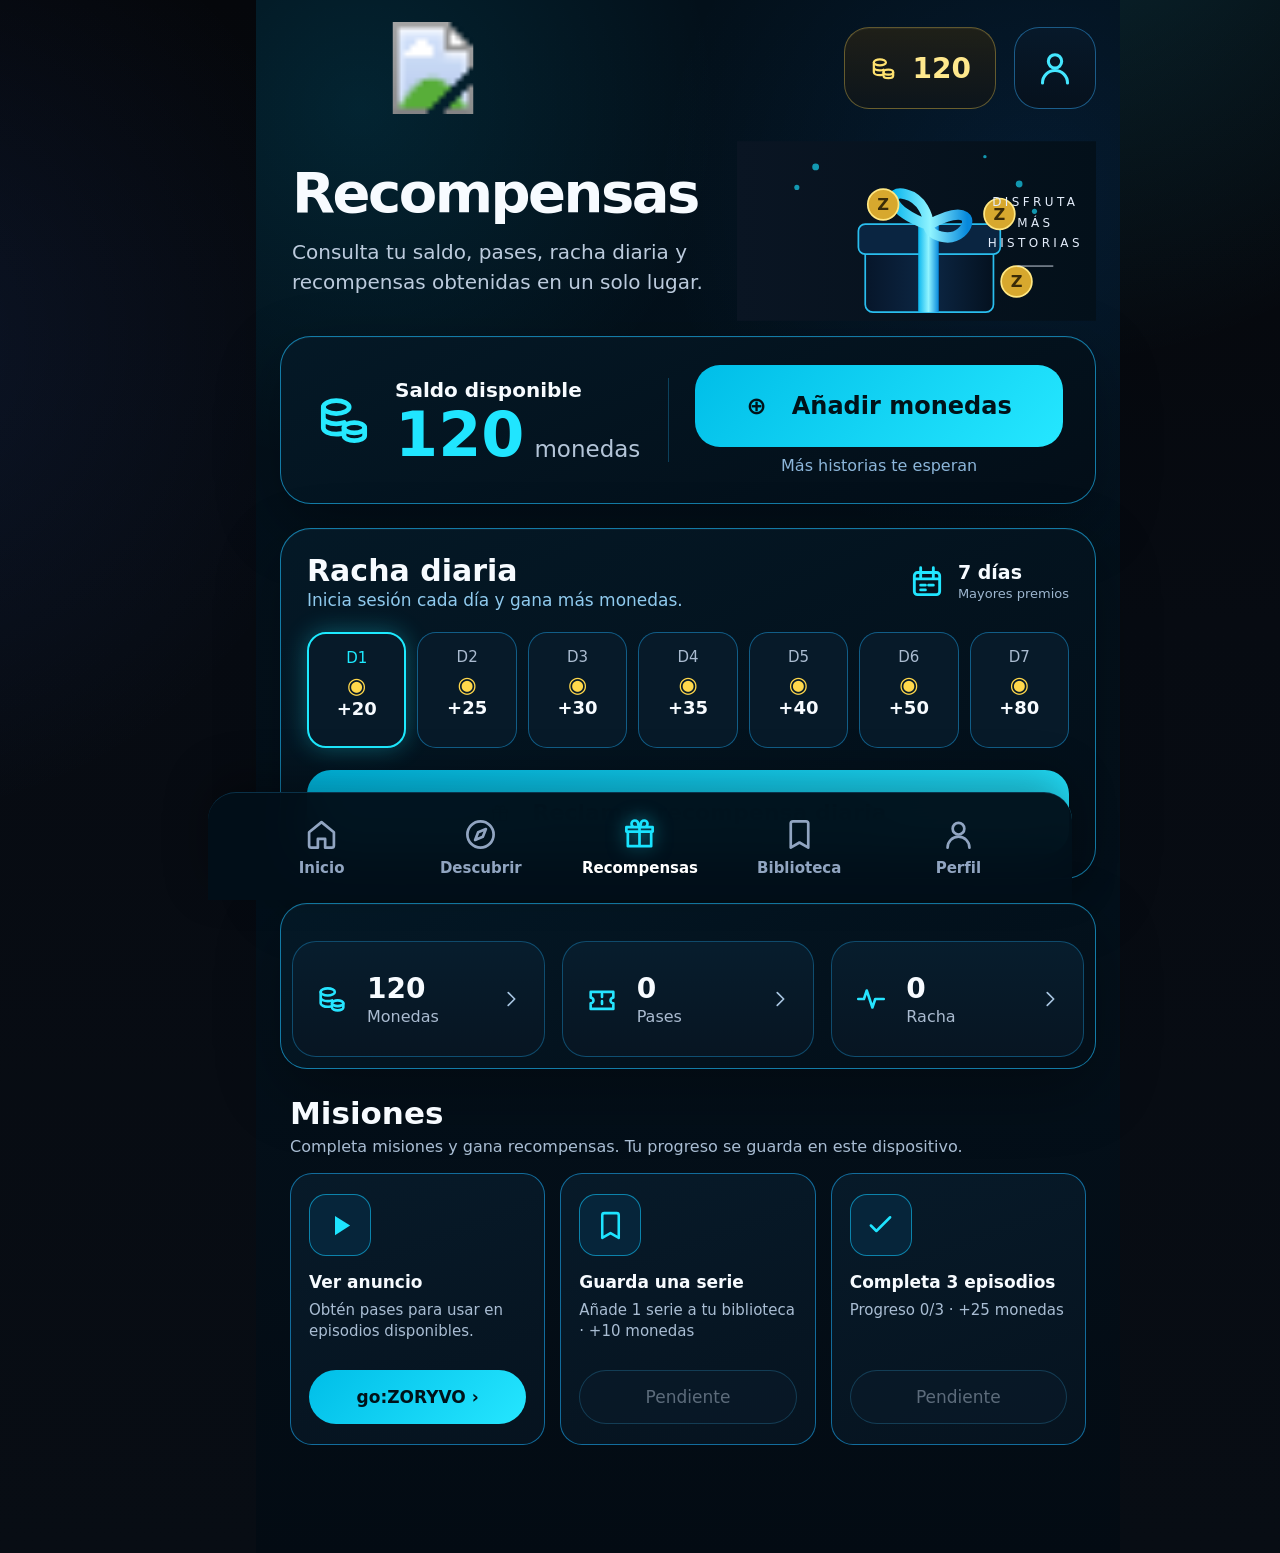
==== rewards.html @ 9a61d06f "Use exact transparent ZORYVO logo on Rewards" ====
<!DOCTYPE html>
<html lang="es" data-zoryvo-page="rewards">
<head>
<meta charset="UTF-8">
<meta name="viewport" content="width=device-width,initial-scale=1,viewport-fit=cover">
<meta name="theme-color" content="#03101a">
<meta name="color-scheme" content="dark">
<meta name="description" content="Recompensas ZORYVO — saldo, pases, racha y anuncios.">
<title>Recompensas · ZORYVO</title>
<link rel="icon" type="image/svg+xml" href="assets/zoryvo-logo-exact.svg?v=421">
<link rel="stylesheet" href="assets/app1.css?v=410">
<link rel="stylesheet" href="assets/app2.css?v=410">
<link rel="stylesheet" href="assets/app3.css?v=410">
<link rel="stylesheet" href="assets/app4.css?v=410">
<link rel="stylesheet" href="assets/restore1.css?v=410">
<link rel="stylesheet" href="assets/restore2.css?v=410">
<link rel="stylesheet" href="assets/portal.css?v=410">
<link rel="stylesheet" href="assets/reference-ui.css?v=420">
<style>.ref-logo{content:url('assets/zoryvo-logo-exact.svg?v=421')!important;mix-blend-mode:normal!important;background:transparent!important}</style>
</head>
<body>
<script src="runtime/shell1.js?v=410"></script>
<script src="runtime/shell2.js?v=410"></script>
<script src="runtime/shell3.direct.js?v=410"></script>
<script>(function(){var p='assets/zoryvo-logo-exact.svg?v=421';document.querySelectorAll('[data-zoryvo-logo]').forEach(function(img){img.onerror=null;img.src=p;img.style.background='transparent';img.style.mixBlendMode='normal'})})();</script>
<script src="assets/app1.js?v=410"></script>
<script src="assets/app2.js?v=410"></script>
<script src="assets/app3.js?v=410"></script>
<script src="assets/app4.js?v=410"></script>
<script src="assets/portal.js?v=410"></script>
<script src="assets/reference-ui.js?v=420"></script>
</body>
</html>
---- assets/app1.css ----
/* =========================================================
   ZORYVO — DESIGN SYSTEM
   HTML remains the fundamental application structure.
   ========================================================= */
:root{
  --bg:#06080d;
  --bg-2:#090d14;
  --surface:#0d131d;
  --surface-2:#111a27;
  --surface-3:#172233;
  --surface-glass:rgba(13,19,29,.86);
  --line:#223148;
  --line-soft:rgba(255,255,255,.075);
  --text:#f7f9fc;
  --text-2:#cad3df;
  --muted:#8d9aab;
  --muted-2:#66758a;
  --primary:#19d7ff;
  --primary-2:#4d78ff;
  --primary-soft:rgba(25,215,255,.11);
  --success:#36df96;
  --warning:#ffbd45;
  --danger:#ff5b72;
  --gold:#ffd96f;
  --shadow:0 22px 70px rgba(0,0,0,.38);
  --shadow-soft:0 12px 34px rgba(0,0,0,.22);
  --radius-xs:9px;
  --radius-sm:13px;
  --radius:18px;
  --radius-lg:25px;
  --radius-xl:32px;
  --header:64px;
  --nav:76px;
  --max:1240px;
}
*{box-sizing:border-box}
html{background:var(--bg);scroll-behavior:smooth}
body{margin:0;min-height:100vh;background:var(--bg);color:var(--text);font-family:Inter,ui-sans-serif,system-ui,-apple-system,BlinkMacSystemFont,"Segoe UI",sans-serif;overflow-x:hidden;-webkit-tap-highlight-color:transparent}
body.ui-locked{overflow:hidden;touch-action:none}
button,input,select{font:inherit}
button{cursor:pointer}
button,input,select{color:inherit}
button:focus-visible,input:focus-visible,select:focus-visible,[tabindex]:focus-visible{outline:2px solid var(--primary);outline-offset:2px}
img,video{display:block;max-width:100%}
.hidden{display:none!important}
.sr-only{position:absolute;width:1px;height:1px;padding:0;margin:-1px;overflow:hidden;clip:rect(0,0,0,0);white-space:nowrap;border:0}
.app{min-height:100vh;background:radial-gradient(circle at 90% -15%,rgba(25,215,255,.12),transparent 28%),radial-gradient(circle at -12% 35%,rgba(77,120,255,.08),transparent 28%),var(--bg)}
.shell{width:min(100%,var(--max));margin:0 auto}

/* ---------- top bar ---------- */
.topbar{height:var(--header);position:sticky;top:0;z-index:70;display:flex;align-items:center;gap:10px;padding:0 14px;background:rgba(6,8,13,.9);backdrop-filter:blur(18px);border-bottom:1px solid var(--line-soft)}
.brand{display:flex;align-items:center;gap:10px;min-width:0}
.brandmark{width:39px;height:39px;flex:none;border-radius:14px;background:linear-gradient(140deg,var(--primary),#7befff 42%,var(--primary-2));display:grid;place-items:center;color:#031116;font-weight:1000;letter-spacing:-1px;box-shadow:0 0 30px rgba(25,215,255,.18)}
.brandtext{line-height:1;min-width:0;overflow:hidden}
.brandtext b{display:block;font-size:16px;white-space:nowrap}
.brandtext span{display:block;font-size:8.5px;color:var(--muted);margin-top:4px;letter-spacing:.7px;text-transform:uppercase;white-space:nowrap;overflow:hidden;text-overflow:ellipsis}
.spacer{flex:1}
.icon-btn{height:40px;border:1px solid var(--line);background:var(--surface);border-radius:13px;color:var(--text);transition:border-color .18s,transform .18s,background .18s}
.icon-btn{width:40px;display:grid;place-items:center;position:relative;font-size:16px}
.icon-btn:hover{border-color:#395274;background:var(--surface-2)}
.icon-btn:active{transform:scale(.97)}
.counter{position:absolute;right:-4px;top:-4px;min-width:17px;height:17px;padding:0 4px;border-radius:999px;background:var(--danger);color:#fff;font-size:9px;font-weight:1000;display:grid;place-items:center;border:2px solid var(--bg)}
.storage-dot{width:7px;height:7px;border-radius:50%;background:var(--success);box-shadow:0 0 12px rgba(54,223,150,.45)}
.storage-dot.memory{background:var(--warning);box-shadow:0 0 12px rgba(255,189,69,.45)}

/* ---------- core content ---------- */
.main{padding-bottom:calc(var(--nav) + 24px)}
.view{display:none}
.view.active{display:block;animation:viewIn .2s ease}
@keyframes viewIn{from{opacity:.6;transform:translateY(4px)}to{opacity:1;transform:none}}
.section{padding:22px 15px 0}
.section.compact{padding-top:14px}
.section-head{display:flex;align-items:end;justify-content:space-between;gap:12px;margin-bottom:12px}
.section-title h2{font-size:19px;line-height:1.1;margin:0}
.section-title p{font-size:10px;color:var(--muted);margin:5px 0 0}
.link-btn{border:0;background:none;color:var(--primary);font-weight:900;font-size:11px;padding:5px}

/* ---------- hero ---------- */
.hero{padding:14px 14px 0}
.hero-card{min-height:390px;border-radius:28px;overflow:hidden;border:1px solid var(--line-soft);position:relative;display:flex;align-items:flex-end;padding:25px;background:linear-gradient(135deg,#132942,#114353 52%,#512144);box-shadow:var(--shadow)}
.hero-card::before{content:"";position:absolute;inset:0;background:radial-gradient(circle at 77% 20%,rgba(78,228,255,.34),transparent 18%),radial-gradient(circle at 77% 38%,rgba(255,255,255,.09),transparent 20%),linear-gradient(0deg,rgba(4,7,12,.98),rgba(4,7,12,.08) 72%)}
.hero-card::after{content:"SHORT";position:absolute;right:-4%;top:7%;font-size:clamp(76px,23vw,200px);font-weight:1000;letter-spacing:-9px;color:rgba(255,255,255,.04);transform:rotate(-6deg)}
.hero-copy{position:relative;z-index:2;max-width:650px}
.kicker{display:inline-flex;align-items:center;gap:7px;padding:7px 10px;border:1px solid rgba(25,215,255,.26);background:rgba(25,215,255,.1);border-radius:999px;color:#9beeff;font-size:9px;font-weight:1000;letter-spacing:.8px;text-transform:uppercase}
.hero h1{font-size:clamp(35px,8vw,68px);line-height:.91;letter-spacing:-2.2px;margin:12px 0 10px;max-width:680px}
.hero p{margin:0;color:#c7d0dc;line-height:1.52;font-size:13px;max-width:560px}
.meta-line{display:flex;gap:9px;align-items:center;flex-wrap:wrap;margin-top:11px;color:#acb7c7;font-size:10px}
.dot{width:3px;height:3px;background:#75849a;border-radius:50%}
.access-chip{padding:4px 7px;border-radius:999px;background:rgba(54,223,150,.1);border:1px solid rgba(54,223,150,.2);color:#88efb8;font-weight:900}
.hero-actions{display:flex;gap:9px;flex-wrap:wrap;margin-top:17px}

/* ---------- buttons ---------- */
.btn{border:0;border-radius:13px;padding:10px 14px;font-weight:900;display:inline-flex;align-items:center;justify-content:center;gap:7px;min-height:42px;transition:transform .15s,filter .15s,border-color .15s}
.btn:hover{filter:brightness(1.05)}
.btn:active{transform:scale(.98)}
.btn.primary{background:linear-gradient(135deg,var(--primary),#77efff);color:#031016}
.btn.secondary{background:rgba(255,255,255,.075);color:#fff;border:1px solid rgba(255,255,255,.1)}
.btn.ghost{background:transparent;color:#c7d1dd;border:1px solid var(--line)}
.btn.danger{background:rgba(255,91,114,.11);border:1px solid rgba(255,91,114,.28);color:#ff9aaa}
.btn.gold{background:linear-gradient(135deg,#ffce5b,#ffe99a);color:#251a02}
.btn:disabled{opacity:.45;cursor:not-allowed;filter:none;transform:none}

/* ---------- chips / cards ---------- */
.chips{display:flex;gap:7px;overflow:auto;scrollbar-width:none;padding-bottom:3px}
.chips::-webkit-scrollbar{display:none}
.chip{flex:none;border:1px solid var(--line);background:var(--surface);color:#c7d0db;border-radius:999px;padding:8px 11px;font-size:10px;transition:.15s}
.chip.active{background:var(--primary);border-color:var(--primary);color:#031016;font-weight:1000}
.cards{display:grid;grid-template-columns:repeat(2,minmax(0,1fr));gap:11px}
.series-card{min-width:0;background:var(--surface);border:1px solid var(--line-soft);border-radius:18px;overflow:hidden;transition:.18s;cursor:pointer;position:relative}
.series-card:hover{transform:translateY(-3px);border-color:#344c6d;box-shadow:var(--shadow-soft)}
.poster{aspect-ratio:9/13;position:relative;overflow:hidden;padding:11px;display:flex;align-items:flex-end;background:linear-gradient(145deg,var(--c1,#152844),var(--c2,#5c2247))}
.poster::before{content:"";position:absolute;width:78%;aspect-ratio:1;border-radius:50%;right:-24%;top:6%;background:rgba(255,255,255,.09);box-shadow:-54px 80px 0 rgba(255,255,255,.04)}
.poster::after{content:"";position:absolute;inset:auto 0 0;height:62%;background:linear-gradient(0deg,rgba(4,7,12,.93),transparent)}
.poster-monogram{position:absolute;right:10px;top:39px;font-weight:1000;font-size:44px;line-height:1;color:rgba(255,255,255,.055);letter-spacing:-5px}
.poster-top{position:absolute;z-index:2;top:9px;left:9px;right:9px;display:flex;justify-content:space-between;gap:5px}
.tiny-badge{font-size:7.5px;font-weight:1000;padding:5px 7px;border-radius:7px;background:rgba(4,8,12,.7);backdrop-filter:blur(8px)}
.poster-title{position:relative;z-index:2;font-weight:1000;font-size:16px;line-height:.98;max-width:94%;text-shadow:0 3px 18px rgba(0,0,0,.45)}
.card-progress{position:absolute;left:9px;right:9px;bottom:7px;z-index:3;height:3px;border-radius:99px;background:rgba(255,255,255,.18);overflow:hidden}
.card-progress i{display:block;height:100%;background:var(--primary)}
.series-meta{padding:9px 10px 10px}
.series-name{font-size:11.5px;font-weight:900;white-space:nowrap;overflow:hidden;text-overflow:ellipsis}
.series-sub{font-size:8.5px;color:var(--muted);margin-top:5px;display:flex;justify-content:space-between;gap:5px}
.series-sub .rating{color:#ffe183}
.horizontal{display:grid;grid-auto-flow:column;grid-auto-columns:42%;gap:10px;overflow:auto;scroll-snap-type:x proximity;scrollbar-width:none;padding-bottom:4px}
.horizontal::-webkit-scrollbar{display:none}
.horizontal .series-card{scroll-snap-align:start}

/* ---------- continue ---------- */
.continue-list{display:grid;gap:8px}
.continue-item{display:grid;grid-template-columns:74px 1fr auto;gap:10px;align-items:center;padding:8px;border:1px solid var(--line-soft);background:var(--surface);border-radius:15px;width:100%;color:inherit;text-align:left}
.continue-thumb{width:74px;aspect-ratio:16/10;border-radius:10px;background:linear-gradient(135deg,var(--c1),var(--c2));display:grid;place-items:center;font-size:21px;position:relative;overflow:hidden}
.continue-thumb::after{content:"";position:absolute;inset:0;background:linear-gradient(135deg,transparent,rgba(255,255,255,.08))}
.continue-info{min-width:0}
.continue-info b{font-size:11px;display:block;white-space:nowrap;overflow:hidden;text-overflow:ellipsis}
.continue-info span{display:block;color:var(--muted);font-size:8.5px;margin-top:4px}
.mini-progress{height:3px;background:#273449;border-radius:99px;margin-top:6px;overflow:hidden}
.mini-progress i{display:block;height:100%;background:var(--primary)}
---- assets/app2.css ----
/* ---------- discover ---------- */
.search-area{padding:15px}
.searchbox{display:flex;align-items:center;gap:8px;border:1px solid var(--line);background:var(--surface);border-radius:16px;padding:0 12px;transition:border-color .15s}
.searchbox:focus-within{border-color:#3e6b86}
.searchbox input{height:48px;border:0;background:none;color:#fff;outline:0;width:100%;min-width:0}
.searchbox input::placeholder{color:#68788f}
.search-tools{display:flex;justify-content:space-between;gap:10px;align-items:center;margin-top:11px;color:var(--muted);font-size:9px}
.sort-select{border:1px solid var(--line);background:var(--surface);color:#d9e1eb;border-radius:10px;padding:7px 8px;font-size:9px}
.empty{margin:24px 0;border:1px dashed #33445e;border-radius:20px;padding:28px 17px;text-align:center;color:var(--muted);font-size:11px;line-height:1.45}
.empty b{display:block;color:#d8dfe8;font-size:13px;margin-bottom:5px}

/* ---------- rewards ---------- */
.reward-hero{margin:15px;border:1px solid #4a3e19;background:linear-gradient(145deg,#19150d,#261f0f);border-radius:24px;padding:19px;position:relative;overflow:hidden}
.reward-hero::after{content:"";position:absolute;right:5px;top:-23px;font-size:104px;opacity:.07;transform:rotate(14deg)}
.reward-hero h2{margin:0 0 5px;font-size:22px}
.reward-hero p{margin:0;color:#c8b98a;font-size:10px;line-height:1.45;max-width:560px}
.reward-wallet{margin-top:14px;padding:12px;border:1px solid rgba(255,229,144,.16);border-radius:16px;background:rgba(255,255,255,.035);display:flex;align-items:center;gap:12px;justify-content:space-between}
.wallet-copy{min-width:0}.wallet-copy span{display:block;color:#c8b98a;font-size:8px;text-transform:uppercase;letter-spacing:.55px}.wallet-copy b{display:block;margin-top:3px;color:#ffe590;font-size:16px}
.wallet-action{min-height:38px;border:1px solid rgba(255,229,144,.22);background:rgba(255,229,144,.07);border-radius:12px;color:#ffe590;padding:0 11px;display:flex;align-items:center;gap:6px;font-size:9px;font-weight:900;white-space:nowrap}
.wallet-action:active{transform:scale(.98)}
.streak{display:grid;grid-template-columns:repeat(7,1fr);gap:5px;margin-top:15px}
.day{border:1px solid #453b1e;border-radius:10px;padding:7px 2px;text-align:center;background:#17140d}
.day span{display:block;color:#a79258;font-size:7px}
.day b{display:block;font-size:9px;margin-top:3px}
.day.done{background:rgba(255,217,111,.1);border-color:#73622d;color:#ffe08b}
.day.today{outline:1px solid #ffda6a;outline-offset:1px}
.tasks{display:grid;gap:8px}
.task{display:grid;grid-template-columns:40px 1fr auto;align-items:center;gap:9px;border:1px solid var(--line-soft);background:var(--surface);border-radius:15px;padding:9px}
.task-icon{width:40px;height:40px;border-radius:12px;background:var(--surface-2);display:grid;place-items:center;color:var(--primary);font-weight:900}
.task b{display:block;font-size:11px}
.task span{display:block;color:var(--muted);font-size:8.5px;margin-top:3px;line-height:1.3}
.task .btn{min-height:34px;padding:7px 10px;font-size:9px}

/* ---------- profile ---------- */
.profile{padding:15px}
.profile-card{border:1px solid var(--line-soft);background:linear-gradient(145deg,var(--surface),#111d2b);border-radius:24px;padding:18px;box-shadow:var(--shadow-soft)}
.profile-row{display:flex;align-items:center;gap:12px}
.avatar{width:54px;height:54px;border-radius:18px;background:linear-gradient(145deg,var(--primary),var(--primary-2));display:grid;place-items:center;color:#051016;font-weight:1000;font-size:18px}
.profile-row h2{margin:0;font-size:18px}.profile-row p{margin:4px 0;color:var(--muted);font-size:9px}
.vip-badge{display:inline-flex;margin-top:5px;border-radius:999px;padding:4px 7px;font-size:7px;font-weight:1000;background:rgba(25,215,255,.1);border:1px solid rgba(25,215,255,.18);color:#94edff}
.stats{display:grid;grid-template-columns:repeat(3,1fr);gap:7px;margin-top:15px}
.stat{border:1px solid var(--line-soft);background:rgba(255,255,255,.025);border-radius:13px;padding:10px;text-align:center}
.stat b{display:block;font-size:15px}.stat span{display:block;margin-top:3px;color:var(--muted);font-size:6.8px;letter-spacing:.55px}
.settings{display:grid;gap:7px;margin-top:13px}
.setting{width:100%;min-height:56px;border:1px solid var(--line-soft);background:var(--surface);border-radius:14px;padding:10px 11px;display:flex;align-items:center;gap:10px;color:inherit;text-align:left}
.setting-info{flex:1;min-width:0}.setting-info b{display:block;font-size:11px}.setting-info span{display:block;color:var(--muted);font-size:8.5px;margin-top:3px;line-height:1.35}
.setting-tail{display:flex;align-items:center;gap:8px;flex:none}.setting-badge{min-width:19px;height:19px;padding:0 5px;border-radius:999px;background:var(--danger);color:#fff;display:grid;place-items:center;font-size:8px;font-weight:1000}
.switch{width:39px;height:23px;border-radius:999px;border:1px solid #35445a;background:#1a2431;padding:2px;display:flex;align-items:center;transition:.18s}
.switch i{width:17px;height:17px;border-radius:50%;background:#7e8ba0;transition:.18s}
.switch.on{background:rgba(25,215,255,.18);border-color:#26748a}.switch.on i{transform:translateX(15px);background:var(--primary)}

/* ---------- sheets / modals ---------- */
.scrim{position:absolute;inset:0;background:rgba(0,0,0,.68);backdrop-filter:blur(4px)}
.sheet,.modal{position:fixed;inset:0;z-index:140;display:none}
.sheet.open,.modal.open{display:block}
.sheet-panel{position:absolute;left:0;right:0;bottom:0;max-height:min(82vh,760px);background:var(--bg-2);border:1px solid var(--line);border-bottom:0;border-radius:25px 25px 0 0;box-shadow:0 -18px 70px rgba(0,0,0,.48);overflow:hidden;animation:sheetUp .2s ease}
@keyframes sheetUp{from{transform:translateY(24px);opacity:.5}to{transform:none;opacity:1}}
.sheet-head{height:56px;display:flex;align-items:center;padding:0 14px;border-bottom:1px solid var(--line-soft)}
.sheet-head h3{margin:0;font-size:14px;flex:1}.sheet-head .icon-btn{width:34px;height:34px}
.sheet-body{padding:14px;overflow:auto;max-height:calc(min(82vh,760px) - 56px)}
.modal{align-items:center;justify-content:center;padding:16px}
.modal.open{display:flex}
.modal-card{position:relative;width:min(100%,430px);background:var(--bg-2);border:1px solid var(--line);border-radius:22px;padding:18px;box-shadow:var(--shadow);animation:modalIn .18s ease}
@keyframes modalIn{from{transform:scale(.97);opacity:.5}to{transform:none;opacity:1}}
.modal-card h3{font-size:18px;margin:0 0 6px}.modal-card>p{margin:0 0 14px;color:var(--muted);font-size:10px;line-height:1.5}
.modal-actions{display:grid;grid-template-columns:1fr 1fr;gap:8px;margin-top:11px}
.price-box{display:flex;align-items:center;justify-content:space-between;gap:12px;padding:10px 11px;background:var(--surface);border:1px solid var(--line-soft);border-radius:12px;margin-top:7px;font-size:9px;color:var(--muted)}
.price-box b{font-size:11px;color:#fff}

/* ---------- detail ---------- */
.detail-cover{min-height:215px;border-radius:18px;position:relative;display:flex;align-items:flex-end;padding:17px;overflow:hidden}
.detail-cover::after{content:"";position:absolute;inset:0;background:linear-gradient(0deg,rgba(5,8,13,.92),transparent 70%)}
.detail-cover h2{position:relative;z-index:2;margin:0;font-size:27px;line-height:.95;max-width:80%}
.detail-copy{padding:15px 2px 2px}.detail-copy p{color:#aeb9c8;font-size:10px;line-height:1.55;margin:10px 0}
.tag-row{display:flex;gap:6px;flex-wrap:wrap}.tag{padding:5px 7px;border-radius:999px;border:1px solid var(--line);background:var(--surface);color:#bcc7d4;font-size:8px}
.detail-facts{display:grid;grid-template-columns:repeat(3,1fr);gap:7px;margin:12px 0}.fact{border:1px solid var(--line-soft);background:var(--surface);border-radius:12px;padding:9px;text-align:center;color:var(--muted);font-size:7px}.fact b{display:block;color:#fff;font-size:13px;margin-bottom:2px}
.detail-actions{display:grid;grid-template-columns:1fr auto;gap:8px}

/* ---------- episodes ---------- */
.episode-summary{display:flex;justify-content:space-between;gap:10px;align-items:center;margin-bottom:11px;color:var(--muted);font-size:9px}
.episode-grid{display:grid;grid-template-columns:repeat(6,1fr);gap:7px}
.ep{aspect-ratio:1;border-radius:10px;border:1px solid var(--line);background:var(--surface);color:#aeb9c8;font-weight:900;font-size:10px;position:relative}
.ep.unlocked{color:#fff}.ep.locked::after{content:"•";position:absolute;right:4px;top:1px;color:var(--warning);font-size:11px}.ep.current{border-color:var(--primary);background:var(--primary-soft);color:var(--primary)}.ep.done{box-shadow:inset 0 -2px 0 var(--success)}

/* ---------- notifications/history ---------- */
.notice-list{display:grid;gap:8px}.notice{padding:11px;border:1px solid var(--line-soft);background:var(--surface);border-radius:14px;position:relative}.notice.unread{border-color:rgba(25,215,255,.25);background:linear-gradient(145deg,var(--surface),rgba(25,215,255,.035))}.notice.unread::before{content:"";position:absolute;right:10px;top:10px;width:6px;height:6px;border-radius:50%;background:var(--primary)}.notice b{font-size:11px}.notice p{margin:4px 0 0;color:var(--muted);font-size:8.5px;line-height:1.4}

/* ---------- packages ---------- */
.packages{display:grid;grid-template-columns:1fr 1fr;gap:7px}.package{border:1px solid var(--line);background:var(--surface);border-radius:13px;padding:11px;text-align:left}.package.selected{border-color:var(--primary);background:var(--primary-soft)}.package b{display:block;font-size:13px}.package span{display:block;margin-top:4px;color:var(--muted);font-size:7.5px}

/* ---------- diagnostics ---------- */
.diag-summary{display:flex;align-items:center;gap:11px;padding:12px;border:1px solid var(--line-soft);border-radius:14px;background:var(--surface);margin-bottom:10px}.diag-score{width:48px;height:48px;border-radius:15px;background:rgba(54,223,150,.1);border:1px solid rgba(54,223,150,.25);display:grid;place-items:center;color:#8cf2bd;font-weight:1000}.diag-summary b{display:block;font-size:12px}.diag-summary span{display:block;color:var(--muted);font-size:8px;margin-top:3px}.diag-list{display:grid;gap:6px}.diag-item{display:grid;grid-template-columns:24px 1fr auto;gap:8px;align-items:center;padding:9px;border:1px solid var(--line-soft);border-radius:12px;background:var(--surface)}.diag-icon{width:24px;height:24px;border-radius:8px;display:grid;place-items:center;font-size:10px;background:rgba(54,223,150,.1);color:var(--success)}.diag-item.warn .diag-icon{background:rgba(255,189,69,.1);color:var(--warning)}.diag-item.fail .diag-icon{background:rgba(255,91,114,.1);color:var(--danger)}.diag-item b{font-size:9px}.diag-item span{font-size:7.5px;color:var(--muted)}.diag-status{font-size:7px;font-weight:1000;letter-spacing:.4px}

/* ---------- player ---------- */
.player{position:fixed;inset:0;z-index:120;background:#000;display:none;overflow:hidden}
.player.open{display:grid;place-items:center}
.player-stage{width:100%;height:100%;max-width:520px;position:relative;background:#05070b;overflow:hidden}
.player video{width:100%;height:100%;object-fit:cover;background:#05070b}
.player-grad{position:absolute;inset:0;pointer-events:none;background:linear-gradient(180deg,rgba(0,0,0,.52),transparent 20%,transparent 55%,rgba(0,0,0,.9) 90%,#000)}
.player-top{position:absolute;z-index:5;left:0;right:0;top:0;padding:calc(10px + env(safe-area-inset-top)) 10px 8px;display:flex;align-items:center;gap:9px}
.player-top .icon-btn{background:rgba(5,8,13,.58);border-color:rgba(255,255,255,.15);backdrop-filter:blur(10px)}
.player-title{min-width:0}.player-title b{display:block;font-size:11px;white-space:nowrap;overflow:hidden;text-overflow:ellipsis;max-width:220px}.player-title span{display:block;font-size:8px;color:#b8c1cc;margin-top:3px}
.player-side{position:absolute;z-index:5;right:10px;bottom:190px;display:grid;gap:9px}
.round-action{width:42px;height:42px;border-radius:50%;border:1px solid rgba(255,255,255,.15);background:rgba(4,7,12,.56);backdrop-filter:blur(9px);color:#fff;font-size:18px;display:grid;place-items:center}.round-action.active{color:#ff7790;border-color:rgba(255,119,144,.35)}
.player-bottom{position:absolute;z-index:5;left:0;right:0;bottom:0;padding:12px 58px calc(13px + env(safe-area-inset-bottom)) 13px}
.episode-kicker{color:#8eefff;font-weight:1000;font-size:8px;letter-spacing:.7px}.player-bottom h3{font-size:19px;margin:5px 0 5px}.player-bottom p{margin:0;color:#bdc6d1;font-size:9px;line-height:1.4;display:-webkit-box;-webkit-line-clamp:2;-webkit-box-orient:vertical;overflow:hidden}
.timeline-wrap{display:flex;align-items:center;gap:8px;margin-top:10px}.timeline-range{appearance:none;-webkit-appearance:none;width:100%;height:18px;background:transparent;cursor:pointer}.timeline-range::-webkit-slider-runnable-track{height:3px;border-radius:99px;background:linear-gradient(90deg,var(--primary) var(--seek,0%),rgba(255,255,255,.22) var(--seek,0%))}.timeline-range::-webkit-slider-thumb{-webkit-appearance:none;width:12px;height:12px;border-radius:50%;background:#fff;margin-top:-4.5px;box-shadow:0 0 0 3px rgba(25,215,255,.18)}.timeline-range::-moz-range-track{height:3px;border-radius:99px;background:rgba(255,255,255,.22)}.timeline-range::-moz-range-progress{height:3px;background:var(--primary)}.timeline-range::-moz-range-thumb{width:12px;height:12px;border:0;border-radius:50%;background:#fff}.time-label{font-size:7.5px;color:#b6c0cb;white-space:nowrap;min-width:68px;text-align:right}
.player-controls{display:flex;gap:7px;margin-top:8px}.player-controls .btn{min-height:36px;padding:7px 10px;font-size:9px}
.center-play{position:absolute;z-index:6;left:50%;top:45%;transform:translate(-50%,-50%);width:58px;height:58px;border-radius:50%;border:1px solid rgba(255,255,255,.17);background:rgba(0,0,0,.42);backdrop-filter:blur(9px);color:#fff;font-size:23px;display:grid;place-items:center;opacity:0;pointer-events:none;transition:opacity .18s}.center-play.show{opacity:1;pointer-events:auto}
.video-state{position:absolute;z-index:4;inset:0;display:none;place-items:center;text-align:center;padding:30px;background:radial-gradient(circle at center,rgba(25,215,255,.08),transparent 28%),linear-gradient(145deg,#0b1420,#080b11)}.video-state.show{display:grid}.video-state-inner{max-width:310px}.video-state .symbol{font-size:44px}.video-state h3{margin:10px 0 5px;font-size:17px}.video-state p{margin:0;color:var(--muted);font-size:9px;line-height:1.5}.video-state .btn{margin-top:12px}
.spinner{width:38px;height:38px;border-radius:50%;border:3px solid rgba(255,255,255,.15);border-top-color:var(--primary);animation:spin .7s linear infinite}@keyframes spin{to{transform:rotate(360deg)}}
.interactive{display:none;margin-top:9px;padding:9px;border:1px solid rgba(25,215,255,.19);background:rgba(25,215,255,.07);border-radius:12px}.interactive.show{display:block}.interactive b{font-size:9px}.choice-row{display:flex;gap:6px;margin-top:7px}.choice{flex:1;border:1px solid rgba(255,255,255,.14);background:rgba(255,255,255,.07);color:#fff;border-radius:9px;padding:7px;font-size:8px}.choice.selected{border-color:var(--primary);color:var(--primary);background:rgba(25,215,255,.1)}

/* ---------- rewarded ad ---------- */
.ad-screen{position:fixed;inset:0;z-index:160;background:#05070b;display:none;place-items:center;padding:18px}.ad-screen.open{display:grid}.ad-card{width:min(100%,420px);text-align:center;border:1px solid var(--line);background:var(--surface);border-radius:24px;padding:22px}.ad-visual{width:110px;height:110px;border-radius:30px;margin:0 auto 16px;background:linear-gradient(145deg,var(--primary),var(--primary-2));display:grid;place-items:center;color:#041016;font-size:34px;font-weight:1000;box-shadow:0 0 55px rgba(25,215,255,.18)}.ad-card h3{margin:0 0 6px}.ad-card p{color:var(--muted);font-size:9px;line-height:1.5}.ad-count{margin-top:14px;font-size:11px;font-weight:1000;color:#a8f1ff}

/* ---------- sole primary navigation: bottom / desktop rail ---------- */
.bottom-nav{height:var(--nav);position:fixed;z-index:80;left:0;right:0;bottom:0;display:grid;grid-template-columns:repeat(5,1fr);background:rgba(7,10,15,.94);backdrop-filter:blur(18px);border-top:1px solid var(--line-soft);padding-bottom:env(safe-area-inset-bottom)}
.nav-btn{border:0;background:none;color:#728095;display:flex;flex-direction:column;align-items:center;justify-content:center;gap:3px;font-size:7.5px;font-weight:850;position:relative}.nav-icon{font-size:20px;line-height:1}.nav-btn.active{color:#fff}.nav-btn.active::before{content:"";position:absolute;top:7px;width:20px;height:2px;border-radius:99px;background:var(--primary);box-shadow:0 0 10px rgba(25,215,255,.6)}

/* ---------- toast ---------- */
.toast{position:fixed;z-index:220;left:50%;bottom:calc(var(--nav) + 15px);transform:translate(-50%,12px);max-width:min(90vw,420px);padding:9px 12px;border-radius:12px;background:#111a25;border:1px solid #2b3c55;color:#eef3f8;font-size:9.5px;box-shadow:var(--shadow-soft);opacity:0;pointer-events:none;transition:.2s;text-align:center}.toast.show{opacity:1;transform:translate(-50%,0)}

/* ---------- responsive ---------- */
@media (min-width:680px){
  .cards{grid-template-columns:repeat(3,minmax(0,1fr))}
  .horizontal{grid-auto-columns:28%}
  .episode-grid{grid-template-columns:repeat(8,1fr)}
  .hero-card{min-height:430px;padding:34px}
}
@media (min-width:980px){
  :root{--nav:0px}
  .app{padding-left:92px}
  .bottom-nav{left:0;right:auto;top:0;bottom:0;width:92px;height:auto;grid-template-columns:1fr;grid-template-rows:repeat(5,78px);align-content:center;border-top:0;border-right:1px solid var(--line-soft);padding:0;background:rgba(7,10,15,.96)}
  .nav-btn.active::before{top:auto;left:0;width:3px;height:27px}
  .topbar{padding:0 20px}
  .main{padding-bottom:30px}
  .hero,.section,.search-area{padding-left:20px;padding-right:20px}
  .cards{grid-template-columns:repeat(5,minmax(0,1fr))}
  .horizontal{grid-auto-columns:20%}
  .sheet-panel{left:auto;right:16px;bottom:16px;width:min(520px,calc(100vw - 130px));border:1px solid var(--line);border-radius:25px;max-height:calc(100vh - 32px)}
  .sheet-body{max-height:calc(100vh - 90px)}
  .toast{bottom:22px}
  .player{background:radial-gradient(circle at center,#121a25,#020304 65%)}
  .player-stage{height:calc(100vh - 22px);border-radius:22px;border:1px solid rgba(255,255,255,.09);box-shadow:0 30px 90px rgba(0,0,0,.65)}
}
@media (max-width:380px){
  .brandtext span{display:none}.cards{gap:8px}.series-card{border-radius:15px}.poster-title{font-size:14px}.player-bottom{padding-right:54px}.episode-grid{gap:5px}
}
@media (prefers-reduced-motion:reduce){
  *,*::before,*::after{animation-duration:.001ms!important;animation-iteration-count:1!important;scroll-behavior:auto!important;transition-duration:.001ms!important}
}
---- assets/app3.css ----
.icon-sprite{position:absolute;width:0;height:0;overflow:hidden;pointer-events:none}.ui-icon{width:20px;height:20px;display:inline-block;flex:none;fill:none;stroke:currentColor;stroke-width:1.85;stroke-linecap:round;stroke-linejoin:round;vertical-align:middle}.btn .ui-icon,.wallet-action .ui-icon{width:17px;height:17px}.tiny-badge .ui-icon,.tag .ui-icon,.card-status .ui-icon{width:12px;height:12px}.top-actions{display:flex;align-items:center;gap:8px;flex:none}.header-style-space{min-width:0;flex:1;max-width:calc(100% - 148px);display:flex;align-items:center}.header-logo-wrap{width:min(100%,340px);height:62px;display:flex;align-items:center;justify-content:flex-start;background:transparent;border:0;box-shadow:none;overflow:visible}.header-brand-logo{display:block;width:100%;max-width:310px;height:100%;object-fit:contain;object-position:left center;background:transparent;border:0;box-shadow:none;filter:drop-shadow(0 0 10px rgba(35,214,255,.2))}.coin-balance{height:44px;display:flex;align-items:center;gap:7px;padding:0 12px;border-radius:15px;background:rgba(255,220,126,.07);border:1px solid rgba(255,220,126,.2);color:#ffe18b}.coin-balance strong{font-size:14px}.coin-balance span{font-size:8px;color:#c6b77f}.profile-shortcut{height:44px;display:flex;align-items:center;gap:8px;padding:0 8px;border:1px solid rgba(255,255,255,.08);background:rgba(255,255,255,.04);border-radius:15px;color:#fff}.profile-shortcut-avatar{width:30px;height:30px;border-radius:10px;display:grid;place-items:center;background:rgba(35,214,255,.12);color:#8ceeff}.profile-shortcut-copy b{display:block;font-size:9px}.profile-shortcut-copy small{display:block;margin-top:3px;font-size:7px;color:#929daf}.discover-panel,.profile-card,.reward-hero,.sheet-panel,.modal-card{background:linear-gradient(180deg,rgba(14,20,30,.97),rgba(10,15,23,.96));border-color:rgba(255,255,255,.08)}.search-leading{color:#86edff}.search-clear{width:36px;height:36px;border:0;border-radius:11px;background:rgba(255,255,255,.06);color:#aeb9c9}.sort-control{display:flex;align-items:center;gap:7px;height:40px;padding:0 10px;border:1px solid #2a3f59;border-radius:13px;background:#0a1018}.result-indicator{display:flex;align-items:center;gap:6px}.rating-chip{display:inline-flex;align-items:center;gap:5px}.rating-chip .ui-icon{width:13px;height:13px;color:#ffe183}.setting-icon{width:38px;height:38px;border-radius:12px;display:grid;place-items:center;flex:none;background:rgba(25,216,255,.065);color:#72e5fb}.setting-icon .ui-icon{width:18px;height:18px}.avatar{background:transparent;border:0;box-shadow:none}.avatar .brandlogo-image{width:100%;height:100%;object-fit:contain}.ep{display:grid;place-items:center}.ep.locked::after{content:none}.ep-state{position:absolute;right:4px;top:4px}.appcreator-referral{text-decoration:none;display:inline-flex;align-items:center;justify-content:center;cursor:pointer}.hero-card::after{content:"ZORYVO"}.nav-icon .ui-icon{width:22px;height:22px}.bottom-nav{backdrop-filter:blur(20px)}@media(max-width:520px){.header-style-space{max-width:calc(100% - 136px)}.header-logo-wrap{height:66px}.header-brand-logo{max-width:270px}.coin-balance span,.profile-shortcut-copy{display:none}}@media(max-width:390px){.header-brand-logo{max-width:235px}}
---- assets/app4.css ----
/* ---------- V4.0 FINAL CONSOLIDATION ---------- */
:root{--app-max:1280px;--surface-2:#111925;--surface-3:#0e141e;--line-2:rgba(255,255,255,.09);--glow:0 0 0 1px rgba(255,255,255,.03),0 18px 44px rgba(0,0,0,.24)}
html{background:#05070b}
body{background:radial-gradient(circle at 14% -8%,rgba(35,214,255,.10),transparent 26%),radial-gradient(circle at 100% 4%,rgba(91,107,255,.12),transparent 24%),linear-gradient(180deg,#05070b 0%,#070b12 38%,#08111a 100%)}
.app{background:transparent}
.main{max-width:var(--app-max);margin:0 auto}
.topbar{background:linear-gradient(180deg,rgba(6,10,15,.96),rgba(6,10,15,.90));backdrop-filter:blur(24px) saturate(1.15);border-bottom:1px solid rgba(255,255,255,.05);box-shadow:0 10px 34px rgba(0,0,0,.18)}
.header-style-space{max-width:calc(100% - 156px)}
.header-logo-wrap{height:70px;width:min(100%,360px)}
.header-brand-logo{max-width:330px;filter:drop-shadow(0 0 14px rgba(35,214,255,.18))}
.coin-balance,.profile-shortcut{box-shadow:inset 0 1px 0 rgba(255,255,255,.05),0 12px 28px rgba(0,0,0,.18);border-color:rgba(255,255,255,.08)}
.hero{padding-top:18px}
.hero-card{min-height:390px;border-radius:34px;padding:28px;background:linear-gradient(135deg,#12263e 0%,#123c57 44%,#42224f 100%);border-color:rgba(255,255,255,.09);box-shadow:0 26px 80px rgba(0,0,0,.30), inset 0 1px 0 rgba(255,255,255,.05)}
.hero-card::before{background:radial-gradient(circle at 72% 18%,rgba(93,225,255,.33),transparent 18%),radial-gradient(circle at 85% 34%,rgba(255,255,255,.11),transparent 14%),radial-gradient(circle at 18% 86%,rgba(26,216,255,.10),transparent 26%),linear-gradient(0deg,rgba(4,7,12,.98),rgba(4,7,12,.10) 72%)}
.hero-card::after{content:"ZORYVO";right:-2%;top:10%;font-size:clamp(74px,22vw,184px);letter-spacing:-8px;color:rgba(255,255,255,.045);transform:rotate(-6deg)}
.kicker{padding:8px 12px;border-radius:999px;background:linear-gradient(180deg,rgba(25,216,255,.12),rgba(25,216,255,.06));border-color:rgba(25,216,255,.23);color:#9aeffc}
.hero p{max-width:54ch;color:#d3dbe5}
.meta-line{gap:12px;flex-wrap:wrap}
.btn{transition:transform .16s ease, box-shadow .16s ease, border-color .16s ease, background .16s ease}
.btn:hover{transform:translateY(-1px)}
.btn.primary{background:linear-gradient(135deg,#15d7ff,#68e9ff);box-shadow:0 12px 30px rgba(25,216,255,.18)}
.btn.secondary{background:linear-gradient(180deg,rgba(255,255,255,.07),rgba(255,255,255,.04));border-color:rgba(255,255,255,.10)}
.section-head{margin-bottom:16px}.section-title h2{font-size:24px;letter-spacing:-.65px}.section-title p{color:#8f9caf}
.continue-item{border-radius:18px;padding:10px;background:linear-gradient(180deg,var(--surface-2),var(--surface-3));border-color:rgba(255,255,255,.07);box-shadow:0 10px 26px rgba(0,0,0,.12)}
.continue-thumb{border-radius:14px}.continue-info b{font-size:11.5px}.continue-arrow{color:#8edfff}
.chip{background:linear-gradient(180deg,rgba(255,255,255,.03),rgba(255,255,255,.02));border-color:rgba(255,255,255,.08)}
.chip.active{box-shadow:0 10px 22px rgba(25,216,255,.15)}
.discover-panel{padding:14px;border-radius:26px;background:linear-gradient(180deg,rgba(15,21,31,.92),rgba(11,16,24,.86));box-shadow:0 20px 54px rgba(0,0,0,.20), inset 0 1px 0 rgba(255,255,255,.03)}
.searchbox{height:58px;border-radius:18px;border-color:#2a3d56;background:linear-gradient(180deg,#0b121c,#0a1019);box-shadow:inset 0 1px 0 rgba(255,255,255,.03),0 12px 28px rgba(0,0,0,.14)}
.searchbox:focus-within{border-color:#3ad1ea;box-shadow:0 0 0 3px rgba(25,216,255,.08),0 14px 34px rgba(0,0,0,.18)}
.searchbox input{font-size:14.5px;font-weight:560}
.sort-control{height:40px;padding:0 11px 0 12px;border-radius:13px}
.cards{gap:14px}.horizontal{grid-auto-columns:minmax(220px,45%)}
.series-card{border-radius:24px;background:linear-gradient(180deg,#0f151f,#0b1018);border-color:rgba(255,255,255,.07);box-shadow:0 12px 30px rgba(0,0,0,.14)}
.series-card:hover{transform:translateY(-3px);border-color:#395071;box-shadow:0 18px 42px rgba(0,0,0,.24)}
.poster{padding:13px}.poster::before{box-shadow:inset 0 1px 0 rgba(255,255,255,.09)}.poster-monogram{font-size:50px}
.series-meta{padding:13px 13px 14px}.series-name{font-size:13.5px;font-weight:850}.series-sub{margin-top:8px}
.reward-hero{border-color:rgba(255,223,131,.14);background:linear-gradient(145deg,#17140e,#221b10);box-shadow:0 22px 58px rgba(0,0,0,.18)}
.reward-wallet{background:linear-gradient(180deg,rgba(255,255,255,.045),rgba(255,255,255,.03));border-color:rgba(255,229,144,.14)}
.wallet-action{box-shadow:inset 0 1px 0 rgba(255,255,255,.04)}
.task,.notice,.package,.setting,.fact,.stat,.diag-summary,.diag-item,.detail-cover,.sheet-panel,.modal-card{box-shadow:var(--glow)}
.profile-card{border-radius:29px;background:linear-gradient(145deg,#111925,#0d141e);box-shadow:0 22px 60px rgba(0,0,0,.22),inset 0 1px 0 rgba(255,255,255,.03)}
.stat{border-radius:16px;background:linear-gradient(180deg,rgba(255,255,255,.04),rgba(255,255,255,.025));border-color:rgba(255,255,255,.07)}
.setting{background:linear-gradient(180deg,#0e141d,#0b1018);border-color:rgba(255,255,255,.07)}
.setting:hover{border-color:#344763;background:linear-gradient(180deg,#101823,#0d131c)}
.empty{border:1px dashed rgba(255,255,255,.10);background:linear-gradient(180deg,rgba(255,255,255,.025),rgba(255,255,255,.015));border-radius:18px;padding:20px;color:#8f9caf}
.empty b{display:block;color:#fff;margin-bottom:6px}
.sheet-panel,.modal-card{background:linear-gradient(180deg,#0f151f,#0b1018);border-color:rgba(255,255,255,.08)}
.detail-cover{border-radius:20px}.detail-copy p{font-size:10.2px}.tag{background:rgba(255,255,255,.03);border-color:rgba(255,255,255,.08)}
.player-stage{background:linear-gradient(180deg,#05070b,#020407)}
.player-top .icon-btn,.player-action,.icon-btn{backdrop-filter:blur(12px)}
.player-bottom{padding-left:15px;padding-right:60px}.player-bottom h3{font-size:20px}.player-bottom p{font-size:9.5px;line-height:1.48}.player-controls .btn{min-height:38px}
.interactive{background:rgba(25,215,255,.08);border-color:rgba(25,215,255,.16)}
.ad-card{background:linear-gradient(180deg,#111924,#0b1018);border-color:rgba(255,255,255,.08);box-shadow:0 24px 70px rgba(0,0,0,.28)}
.ad-visual{background:linear-gradient(145deg,#1dd9ff,#5e83ff);color:#041017}
.bottom-nav{background:linear-gradient(180deg,rgba(8,12,18,.88),rgba(7,10,15,.97));backdrop-filter:blur(24px) saturate(1.3);box-shadow:0 -10px 36px rgba(0,0,0,.25)}
.nav-btn{color:#7b889b}.nav-btn.active{color:#f7fbff}.nav-icon{width:36px;height:32px;border-radius:12px}.nav-btn.active .nav-icon{background:linear-gradient(180deg,rgba(25,216,255,.10),rgba(25,216,255,.06));box-shadow:inset 0 1px 0 rgba(255,255,255,.04)}
.nav-btn.active::before{top:6px;width:22px;height:2.5px}
.toast{background:linear-gradient(180deg,#111a25,#0d141d);border-color:#2d4260}
@media (min-width:821px){.main{padding-left:94px}.header-style-space{max-width:calc(100% - 170px)}.hero-card{min-height:450px;padding:34px}.section,.search-area,.profile{padding-left:22px;padding-right:22px}.cards{gap:16px}.horizontal{grid-auto-columns:minmax(240px,30%)}}
@media (max-width:520px){.header-logo-wrap{height:68px;width:min(100%,280px)}.header-brand-logo{max-width:255px}.hero-card{min-height:382px;padding:24px}.hero h1{font-size:clamp(34px,10.2vw,50px)}.cards{gap:12px}.horizontal{grid-auto-columns:62%}.section-title h2{font-size:22px}}
@media (max-width:390px){.header-logo-wrap{height:64px;width:min(100%,246px)}.header-brand-logo{max-width:225px}.hero-card{border-radius:28px}.searchbox input{font-size:14px}.horizontal{grid-auto-columns:70%}}

/* V4.0.3 — información útil */
.rating-chip{display:inline-flex;align-items:center;gap:5px}
.rating-chip .ui-icon{width:13px;height:13px;color:#ffe183}

.appcreator-referral{text-decoration:none;display:inline-flex;align-items:center;justify-content:center;cursor:pointer}
---- assets/restore1.css ----
.state-icon{width:48px!important;height:48px!important}
:root{--bg:#07090e;--bg-2:#0a0d14;--surface:#0e131c;--surface-2:#131a25;--surface-3:#192334;--line:#253248;--line-soft:rgba(255,255,255,.07);--text:#f8fafc;--text-2:#d5dce6;--muted:#929daf;--primary:#19d8ff;--primary-2:#5978ff;--radius:20px;--header:72px;--nav:74px;--shadow:0 24px 70px rgba(0,0,0,.3);--shadow-soft:0 12px 34px rgba(0,0,0,.18)}
body{font-feature-settings:"ss01" 1,"cv02" 1;background:var(--bg)}
.app{background:radial-gradient(circle at 92% -8%,rgba(25,216,255,.10),transparent 25%),radial-gradient(circle at -10% 34%,rgba(89,120,255,.06),transparent 30%),linear-gradient(180deg,#080b11 0%,#07090e 42%,#080a0f 100%)}
.topbar{height:var(--header);gap:12px;padding:0 16px;background:rgba(7,9,14,.82);backdrop-filter:blur(22px) saturate(1.25);border-bottom:1px solid rgba(255,255,255,.055)}
.brand{gap:11px}.brandmark{width:42px;height:42px;border-radius:15px;font-size:15px;background:linear-gradient(145deg,#18dbff 0%,#70efff 42%,#6677ff 100%);box-shadow:0 10px 28px rgba(25,216,255,.16),inset 0 1px 0 rgba(255,255,255,.45)}
.brandtext b{font-size:17px;letter-spacing:-.3px}.brandtext span{font-size:8px;letter-spacing:1px;color:#7f8b9f;margin-top:5px}
.coin-balance{height:42px;display:flex;align-items:center;gap:6px;padding:0 11px;border-radius:14px;background:linear-gradient(180deg,rgba(255,219,110,.095),rgba(255,219,110,.045));border:1px solid rgba(255,219,110,.16);color:#ffe18b;box-shadow:inset 0 1px 0 rgba(255,255,255,.04)}
.coin-balance .coin-icon{width:17px;height:17px}.coin-balance strong{font-size:13px;line-height:1}
.profile-shortcut{height:42px;display:flex;align-items:center;gap:8px;padding:0 8px;border:1px solid var(--line-soft);background:rgba(255,255,255,.035);border-radius:14px;color:var(--text);transition:.18s}.profile-shortcut:hover{background:rgba(255,255,255,.065);border-color:#34445c}.profile-shortcut:active{transform:scale(.98)}
.profile-shortcut-avatar{width:30px;height:30px;border-radius:10px;display:grid;place-items:center;background:linear-gradient(145deg,rgba(25,216,255,.18),rgba(89,120,255,.16));color:#8ceeff}.profile-shortcut-avatar .ui-icon{width:17px;height:17px}.profile-shortcut-copy{text-align:left;line-height:1}.profile-shortcut-copy small{display:block;margin-top:4px;font-size:7px;color:var(--muted)}
.main{padding-bottom:calc(var(--nav) + 30px)}.section{padding:28px 16px 0}.section.compact{padding-top:16px}.section-head{margin-bottom:15px}.section-title h2{font-size:22px;letter-spacing:-.55px}.section-title p{font-size:11px;line-height:1.45;margin-top:6px}
.hero{padding:16px 16px 0}.hero-card{min-height:350px;border-radius:30px;padding:24px;border-color:rgba(255,255,255,.08);box-shadow:0 24px 70px rgba(0,0,0,.32),inset 0 1px 0 rgba(255,255,255,.05)}.hero h1{font-size:clamp(34px,8vw,64px);letter-spacing:-2px}.hero p{font-size:13px;line-height:1.6}.meta-line{font-size:10.5px}.kicker{font-size:8.5px;padding:7px 10px}.hero-actions{gap:10px;margin-top:20px}
.btn{border-radius:14px;min-height:44px;padding:10px 15px;font-size:11px;letter-spacing:-.05px}.btn.primary{background:linear-gradient(135deg,#18d9ff,#74eefe);box-shadow:0 9px 24px rgba(25,216,255,.13)}.btn.secondary{background:rgba(255,255,255,.065);border-color:rgba(255,255,255,.1)}
.chips{gap:8px;padding:1px 0 4px}.chip{padding:9px 13px;font-size:10.5px;background:rgba(255,255,255,.025);border-color:#202c3e}.chip.active{background:linear-gradient(135deg,#15d5fb,#40cbe8);box-shadow:0 7px 20px rgba(25,216,255,.12)}
.cards{gap:13px}.series-card{border-radius:22px;background:linear-gradient(180deg,#0f151f,#0c1119);border-color:rgba(255,255,255,.065);box-shadow:0 8px 24px rgba(0,0,0,.12);overflow:hidden}.series-card:hover{transform:translateY(-2px);border-color:#35465f;box-shadow:0 16px 38px rgba(0,0,0,.24)}
.poster{aspect-ratio:9/12.7;padding:12px}.poster::after{height:42%;background:linear-gradient(0deg,rgba(4,7,12,.74),transparent)}.poster-monogram{right:12px;top:50%;transform:translateY(-50%);font-size:48px;color:rgba(255,255,255,.045)}.poster-top{top:10px;left:10px;right:10px}.tiny-badge{display:inline-flex;align-items:center;gap:4px;font-size:7.5px;padding:6px 8px;border-radius:9px;background:rgba(5,8,13,.62);border:1px solid rgba(255,255,255,.06)}.rating-badge{color:#ffe28c}
.series-meta{padding:12px 12px 13px}.series-name{font-size:13px;letter-spacing:-.15px}.series-sub{font-size:8.5px;margin-top:7px;align-items:center}.card-status{display:inline-flex;align-items:center;gap:4px;color:#d9c777;font-weight:800}.card-status .ui-icon{color:#ffd86a}.horizontal{grid-auto-columns:45%;gap:12px}.card-progress{left:10px;right:10px;bottom:8px;height:3px;background:rgba(255,255,255,.16)}
.continue-list{gap:10px}.continue-item{grid-template-columns:78px 1fr 26px;padding:9px;border-radius:17px;background:linear-gradient(180deg,#0f151e,#0c1119);transition:.16s}.continue-item:hover{border-color:#34445d;background:#111925}.continue-thumb{width:78px;border-radius:12px}.continue-thumb .ui-icon{width:22px;height:22px}.continue-info b{font-size:12px}.continue-info span{font-size:9px}.continue-arrow{display:grid;place-items:center;color:#718096}.continue-arrow .ui-icon{width:17px;height:17px}
.search-area{padding:26px 16px 6px}.discover-heading{display:flex;justify-content:space-between;align-items:flex-end;margin-bottom:16px}.discover-heading .eyebrow,.eyebrow{display:block;color:#6ddff7;font-size:7.5px;font-weight:900;letter-spacing:1.3px;margin-bottom:7px}.discover-heading h2{margin:0;font-size:28px;line-height:1;letter-spacing:-1px}.discover-heading p{margin:7px 0 0;color:var(--muted);font-size:11px;line-height:1.45}
.discover-panel{padding:12px;border-radius:24px;border:1px solid rgba(255,255,255,.07);background:linear-gradient(180deg,rgba(15,21,31,.88),rgba(10,15,23,.78));box-shadow:0 18px 46px rgba(0,0,0,.15),inset 0 1px 0 rgba(255,255,255,.025)}.searchbox{height:56px;gap:10px;padding:0 12px 0 15px;border-radius:17px;border:1px solid #293a52;background:#0a1019;box-shadow:inset 0 1px 0 rgba(255,255,255,.025),0 8px 24px rgba(0,0,0,.12)}.searchbox:focus-within{border-color:#2d9fbd;box-shadow:0 0 0 3px rgba(25,216,255,.08),0 10px 28px rgba(0,0,0,.15)}.search-leading{width:20px;height:20px;color:#65dff8}.searchbox input{height:54px;font-size:14px;font-weight:520;letter-spacing:-.2px}.searchbox input::placeholder{color:#68768b}.search-clear{width:34px;height:34px;border:0;border-radius:10px;background:rgba(255,255,255,.055);color:#aeb9c9;display:grid;place-items:center}.search-clear:hover{background:rgba(255,255,255,.09);color:#fff}.search-clear .ui-icon{width:16px;height:16px}
.search-tools{margin-top:10px;font-size:9px;align-items:center}.result-indicator{display:flex;align-items:center;gap:6px;color:#7f8da0}.result-indicator .ui-icon{width:14px;height:14px}.sort-control{height:38px;display:flex;align-items:center;gap:7px;padding:0 9px 0 11px;border:1px solid #25344a;border-radius:12px;background:#0b111a;color:#8290a3}.sort-control>span{font-size:8px}.sort-control>.ui-icon{width:13px;height:13px;pointer-events:none}.sort-select{appearance:none;border:0;background:transparent;padding:0;color:#d8e0ea;font-size:9.5px;outline:0}.discover-chips{margin-top:11px;padding-top:1px}
.reward-hero{margin:18px 16px 0;border-radius:27px;padding:20px;background:linear-gradient(145deg,#18150f,#211d12);box-shadow:0 18px 48px rgba(0,0,0,.18)}.reward-hero::after{content:"";width:150px;height:150px;right:-35px;top:-45px;border-radius:50%;background:radial-gradient(circle,rgba(255,220,116,.13),transparent 68%);opacity:1}.reward-hero h2{font-size:24px;letter-spacing:-.6px}.reward-hero p{font-size:10.5px}.reward-wallet{padding:13px 14px;border-radius:17px}.wallet-copy span{font-size:7.5px}.wallet-copy b{font-size:17px}.wallet-action{height:40px;border-radius:12px}
.profile{padding:20px 16px}.profile-card{border-radius:27px;padding:19px;background:linear-gradient(145deg,#111924,#0d151f);border-color:rgba(255,255,255,.07)}.profile-row{gap:13px}.avatar{width:58px;height:58px;border-radius:18px;color:#8deeff;background:transparent;border:0;box-shadow:none}.avatar .ui-icon{width:28px;height:28px}.avatar .brandlogo-image{width:100%;height:100%;object-fit:contain;padding:0;filter:drop-shadow(0 0 12px rgba(34,214,255,.24))}.profile-copy{min-width:0}.profile-row h2{font-size:21px;letter-spacing:-.45px}.profile-row p{font-size:9.5px;line-height:1.4}.stats{gap:8px;margin-top:17px}.stat{padding:11px 8px;border-radius:15px}.stat .ui-icon{width:15px;height:15px;color:#65dff8;margin-bottom:6px}.stat b{font-size:16px}.stat span{font-size:6.8px}
.settings{gap:9px;margin-top:15px}.setting{min-height:62px;border-radius:16px;padding:10px 12px;background:linear-gradient(180deg,#0e141d,#0c1119);transition:.16s}.setting:hover{border-color:#31425a;background:#111824}.setting-icon{width:38px;height:38px;border-radius:12px;display:grid;place-items:center;flex:none;background:rgba(25,216,255,.065);color:#72e5fb;border:1px solid rgba(25,216,255,.08)}.setting-info b{font-size:11.5px}.setting-info span{font-size:8.5px;line-height:1.45}.setting>.chevron,.setting-tail .chevron{width:16px;height:16px;color:#637086}.danger-setting .setting-icon{color:#ff7a8e;background:rgba(255,91,114,.07);border-color:rgba(255,91,114,.1)}
.bottom-nav{height:var(--nav);background:rgba(7,10,15,.91);backdrop-filter:blur(22px) saturate(1.35);border-top-color:rgba(255,255,255,.06);padding-left:6px;padding-right:6px}.nav-btn{gap:5px;font-size:8.5px;font-weight:800}.nav-icon{width:34px;height:30px;border-radius:11px;display:grid;place-items:center;transition:.18s}.nav-icon .ui-icon{width:21px;height:21px}.nav-btn.active .nav-icon{color:#7de9ff;background:rgba(25,216,255,.085)}.nav-btn.active::before{display:none}.nav-btn:not(.active):hover .nav-icon{background:rgba(255,255,255,.04)}
.sheet-panel{background:#0a0e15;border-color:#26344a}.sheet-head{height:60px;padding:0 16px}.sheet-head h3{font-size:15px}.sheet-head .icon-btn{border-radius:11px}.modal-card{border-radius:25px;padding:20px}.modal-card h3{font-size:20px}.modal-card>p{font-size:10.5px}.price-box{border-radius:14px;padding:11px 12px}.inline-value{display:inline-flex;align-items:center;gap:6px}.inline-value .ui-icon{width:15px;height:15px;color:#ffe184}
.player-top .icon-btn,.round-action{border-color:rgba(255,255,255,.13);background:rgba(4,7,12,.48)}.round-action .ui-icon{width:20px;height:20px}.round-action.active{color:#ff7890}.round-action.saved{color:#72e6fb;border-color:rgba(25,216,255,.3)}.center-play{width:60px;height:60px}.center-play .ui-icon{width:24px;height:24px}.player-bottom p{font-size:9.5px}.player-controls .btn{font-size:9.5px}.task-icon .ui-icon{width:19px;height:19px}.package b{display:flex;align-items:center;gap:6px}.package b .ui-icon{width:16px;height:16px;color:#ffe184}.diag-icon .ui-icon{width:13px;height:13px}
@media (min-width:680px){.horizontal{grid-auto-columns:28%}.discover-panel{padding:14px}.searchbox{height:58px}.searchbox input{height:56px}.topbar{padding:0 20px}}
@media (min-width:980px){.topbar{padding:0 24px}.hero,.section,.search-area{padding-left:24px;padding-right:24px}.horizontal{grid-auto-columns:19%}.bottom-nav{width:96px}.app{padding-left:96px}.nav-btn{font-size:9px}.nav-icon{width:38px;height:34px}.profile{padding:24px}.search-area{padding-top:30px}}
---- assets/restore2.css ----
@media (max-width:520px){.profile-shortcut-copy{display:none}.profile-shortcut{width:42px;padding:0;justify-content:center}.coin-balance span{display:none}.coin-balance{padding:0 9px}.brandtext span{display:none}.brandtext b{font-size:16px}.topbar{gap:8px}.top-actions{gap:6px}}
@media (max-width:360px){.topbar{padding:0 11px}.brandmark{width:39px;height:39px}.coin-balance{height:39px}.profile-shortcut{height:39px;width:39px}.profile-shortcut-avatar{width:29px;height:29px}.hero-card{min-height:330px;padding:20px}.series-name{font-size:12px}.series-meta{padding:10px}.search-area{padding-left:12px;padding-right:12px}.section,.hero{padding-left:12px;padding-right:12px}.discover-panel{padding:10px}.search-tools{gap:6px}.sort-control>span{display:none}}
.empty{margin:26px 0;border:1px solid rgba(255,255,255,.075);border-radius:22px;padding:30px 18px;background:linear-gradient(180deg,rgba(255,255,255,.025),rgba(255,255,255,.012));font-size:11px}
.empty b{font-size:14px}
.streak{gap:6px}
.day{border-radius:12px;padding:9px 3px;background:#15130e;border-color:#3f381f}
.day span{font-size:7.5px}
.day b{font-size:9.5px}
.day.today{outline-color:#f1ce67;box-shadow:0 7px 22px rgba(255,217,111,.06)}
.tasks{gap:9px}
.task{grid-template-columns:42px 1fr auto;gap:10px;border-radius:17px;padding:10px 11px;background:linear-gradient(180deg,#0f151e,#0c1119)}
.task-icon{width:42px;height:42px;border-radius:13px;background:rgba(25,216,255,.065);border:1px solid rgba(25,216,255,.08)}
.task b{font-size:11.5px}
.task span{font-size:8.7px;line-height:1.4}
.task .btn{min-height:36px;border-radius:11px}
.detail-cover{min-height:235px;border-radius:23px;padding:19px;box-shadow:inset 0 1px 0 rgba(255,255,255,.05)}
.detail-cover h2{font-size:29px;letter-spacing:-1px}
.detail-copy{padding:17px 2px 2px}
.detail-copy p{font-size:10.5px;line-height:1.65}
.tag-row{gap:7px}
.tag{display:inline-flex;align-items:center;gap:4px;padding:6px 8px;border-radius:999px;background:#0f151e;font-size:8.5px}
.rating-tag{color:#ffe18a}
.detail-facts{gap:8px;margin:14px 0}
.fact{border-radius:14px;padding:11px 8px;background:#0e141d}
.fact b{font-size:14px}
.icon-only-action{width:45px;padding:0}
.episode-summary{font-size:9.3px;margin-bottom:13px}
.episode-grid{gap:8px}
.ep{aspect-ratio:1;border-radius:12px;background:#0e141d;border-color:#26354a;font-size:10.5px;display:grid;place-items:center;position:relative;overflow:hidden}
.ep.current{border-color:#2eb6d5;background:rgba(25,216,255,.09);box-shadow:inset 0 0 0 1px rgba(25,216,255,.12)}
.ep-number{position:relative;z-index:1}
.ep-state{position:absolute;right:4px;top:4px;display:grid;place-items:center;color:#d5b85f}
.ep.done .ep-state{color:#6ce5a7}
.ep-state .ui-icon{width:9px;height:9px;stroke-width:2.2}
.notice-list{gap:9px}
.notice{padding:13px;border-radius:16px;background:linear-gradient(180deg,#0f151e,#0c1119)}
.notice b{font-size:11.5px}
.notice p{font-size:8.8px;line-height:1.48}
.notice.unread::before{right:12px;top:12px}
.packages{gap:9px}
.package{border-radius:15px;padding:13px;background:linear-gradient(180deg,#0f151e,#0c1119);transition:.16s}
.package:hover{border-color:#3b4b63}
.package.selected{border-color:#2eb8d6;background:rgba(25,216,255,.07);box-shadow:inset 0 0 0 1px rgba(25,216,255,.06)}
.package b{font-size:12px}
.package span{font-size:8px;margin-top:6px}
.diag-summary{border-radius:16px;padding:13px}
.diag-score{border-radius:14px}
.diag-list{gap:7px}
.diag-item{border-radius:13px;padding:10px}
.diag-item b{font-size:9.5px}
.diag-item span{font-size:7.8px}
.ad-card{border-radius:27px;padding:24px;background:linear-gradient(180deg,#0f151e,#0b1018)}
.ad-visual{border-radius:32px;box-shadow:0 18px 55px rgba(25,216,255,.14)}
.ad-card p{font-size:9.5px}
.choice{border-radius:11px;padding:8px}
.interactive{border-radius:14px;padding:10px}
:root{--primary:#23d6ff;--primary-2:#3e7bff;--primary-soft:rgba(35,214,255,.10);--line-soft:rgba(255,255,255,.08);--shadow:0 22px 70px rgba(0,0,0,.30);--shadow-soft:0 12px 32px rgba(0,0,0,.18)}
.app{background:radial-gradient(circle at 82% -10%,rgba(35,214,255,.16),transparent 26%),radial-gradient(circle at -10% 22%,rgba(62,123,255,.10),transparent 26%),linear-gradient(180deg,#05070b 0%,#070b12 40%,#080d14 100%)}
.topbar{background:linear-gradient(180deg,rgba(6,9,14,.96),rgba(7,10,15,.92));backdrop-filter:blur(22px) saturate(1.2);border-bottom-color:rgba(255,255,255,.07);box-shadow:0 10px 30px rgba(0,0,0,.18)}
.brand{gap:12px}
.brandmark{width:56px;height:56px;border-radius:18px;background:linear-gradient(180deg,rgba(255,255,255,.06),rgba(255,255,255,.015));border:1px solid rgba(255,255,255,.08);padding:5px;box-shadow:0 12px 30px rgba(0,0,0,.18), inset 0 1px 0 rgba(255,255,255,.08);overflow:hidden}
.brandlogo-image{width:100%;height:100%;object-fit:contain;filter:drop-shadow(0 0 12px rgba(34,214,255,.26))}
.brandtext b{font-size:19px;letter-spacing:-.35px}
.brandtext span{font-size:8.5px;letter-spacing:1.25px;color:#95a2b3}
.coin-balance{height:44px;padding:0 12px;border-radius:15px;background:linear-gradient(180deg,rgba(255,220,126,.11),rgba(255,220,126,.045));border-color:rgba(255,220,126,.20);box-shadow:inset 0 1px 0 rgba(255,255,255,.06),0 8px 20px rgba(0,0,0,.10)}
.profile-shortcut{height:44px;border-radius:15px;background:linear-gradient(180deg,rgba(255,255,255,.05),rgba(255,255,255,.03));box-shadow:inset 0 1px 0 rgba(255,255,255,.05)}
.profile-shortcut-avatar{background:linear-gradient(145deg,rgba(35,214,255,.18),rgba(62,123,255,.18));border:1px solid rgba(35,214,255,.13)}
.hero-card{background:linear-gradient(135deg,#0f2238 0%,#0a475a 43%,#1f2d6b 100%);border-color:rgba(255,255,255,.09)}
.hero-card::after{content:"ZORYVO";right:-5%;top:6%;font-size:clamp(58px,16vw,142px);letter-spacing:-5px;color:rgba(255,255,255,.05);transform:rotate(-7deg)}
.kicker{background:linear-gradient(180deg,rgba(35,214,255,.13),rgba(35,214,255,.08));border-color:rgba(35,214,255,.25);color:#a8f3ff}
.discover-panel,.profile-card,.reward-hero,.sheet-panel,.modal-card{background:linear-gradient(180deg,rgba(14,20,30,.96),rgba(10,15,23,.94));border-color:rgba(255,255,255,.08);box-shadow:0 20px 55px rgba(0,0,0,.22),inset 0 1px 0 rgba(255,255,255,.03)}
.searchbox{height:60px;border-radius:19px;border-color:#28415f;background:linear-gradient(180deg,#0a111a,#0b121c);box-shadow:inset 0 1px 0 rgba(255,255,255,.03),0 10px 30px rgba(0,0,0,.15)}
.searchbox:focus-within{border-color:#3bcbe7;box-shadow:0 0 0 3px rgba(35,214,255,.10),0 14px 34px rgba(0,0,0,.20)}
.search-leading{width:22px;height:22px;color:#86edff}
.searchbox input{font-size:15px;font-weight:600;color:#f4f8fd}
.searchbox input::placeholder{color:#7c8ba0}
.search-clear{width:36px;height:36px;border-radius:11px;background:rgba(255,255,255,.06)}
.sort-control{height:40px;border-radius:13px;background:linear-gradient(180deg,#0b111a,#0a1018);border-color:#2a3f59}
.series-card{border-radius:24px;background:linear-gradient(180deg,#101722,#0b1018);border-color:rgba(255,255,255,.07);box-shadow:0 10px 28px rgba(0,0,0,.14)}
.poster::before{box-shadow:inset 0 1px 0 rgba(255,255,255,.08)}
.series-name{font-size:13.5px}
.bottom-nav{background:linear-gradient(180deg,rgba(8,12,18,.90),rgba(7,10,15,.96));border-top-color:rgba(255,255,255,.07);box-shadow:0 -10px 34px rgba(0,0,0,.22)}
.nav-icon{border-radius:12px}
.nav-btn.active .nav-icon{background:linear-gradient(180deg,rgba(35,214,255,.12),rgba(35,214,255,.07));box-shadow:inset 0 1px 0 rgba(255,255,255,.05)}
.task,.notice,.package,.setting{border-color:rgba(255,255,255,.08)}
@media (max-width:520px){.brandmark{width:52px;height:52px}.brandtext b{font-size:18px}.brandtext span{font-size:7.8px}}
.header-style-space{min-width:0;display:flex;align-items:center;gap:12px;flex:1;max-width:calc(100% - 150px)}
.header-style-core{position:relative;flex:none;width:72px;height:52px;border-radius:18px;overflow:hidden;background:linear-gradient(145deg,rgba(255,255,255,.035),rgba(255,255,255,.015));border:1px solid rgba(255,255,255,.07);box-shadow:inset 0 1px 0 rgba(255,255,255,.05),0 10px 24px rgba(0,0,0,.14)}
.header-style-ring{position:absolute;inset:auto;display:block;border-radius:999px;border:3px solid rgba(35,214,255,.95);filter:drop-shadow(0 0 10px rgba(35,214,255,.33))}
.header-style-ring.ring-a{width:74px;height:28px;left:-10px;top:8px;transform:rotate(-19deg);border-color:rgba(25,217,255,.95)}
.header-style-ring.ring-b{width:62px;height:22px;right:-6px;bottom:10px;transform:rotate(19deg);border-color:rgba(117,186,255,.82)}
.header-style-glow{position:absolute;inset:13px 20px;border-radius:999px;background:radial-gradient(circle,rgba(131,235,255,.95),rgba(35,214,255,.2) 42%,transparent 68%);filter:blur(2px);opacity:.95}
.header-style-spark{position:absolute;right:15px;top:13px;width:10px;height:10px;border-radius:50%;background:#d9fbff;box-shadow:0 0 14px rgba(112,239,255,.95),0 0 26px rgba(35,214,255,.55)}
.header-style-copy{min-width:0;display:flex;flex-direction:column;justify-content:center;gap:5px}
.style-pill{display:inline-flex;align-self:flex-start;max-width:100%;padding:5px 10px;border-radius:999px;background:linear-gradient(180deg,rgba(25,216,255,.13),rgba(25,216,255,.07));border:1px solid rgba(25,216,255,.20);font-size:7.4px;font-weight:900;letter-spacing:1.2px;color:#9ff4ff;white-space:nowrap}
.style-subline{display:block;color:#8f9bad;font-size:8px;letter-spacing:.5px;white-space:nowrap;overflow:hidden;text-overflow:ellipsis}
@media (max-width:520px){.header-style-space{gap:9px;max-width:calc(100% - 132px)}.header-style-core{width:64px;height:48px;border-radius:16px}.header-style-ring.ring-a{width:66px;height:24px;left:-10px;top:8px}.header-style-ring.ring-b{width:54px;height:18px;right:-5px;bottom:11px}.style-pill{font-size:6.9px;padding:5px 8px}.style-subline{font-size:7.4px}}
@media (max-width:390px){.header-style-space{max-width:calc(100% - 126px)}.style-subline{display:none}.style-pill{font-size:6.8px;letter-spacing:1px}}
.header-style-space{
  min-width:0;
  flex:1;
  max-width:calc(100% - 150px);
  display:flex;
  align-items:center;
}
.header-logo-wrap{
  width:min(100%, 300px);
  height:56px;
  display:flex;
  align-items:center;
  justify-content:flex-start;
  background:transparent;
  border:0;
  box-shadow:none;
  overflow:hidden;
}
.header-brand-logo{
  display:block;
  width:100%;
  max-width:280px;
  height:100%;
  object-fit:contain;
  object-position:left center;
  background:transparent;
  mix-blend-mode:screen;
  filter:drop-shadow(0 0 12px rgba(35,214,255,.22));
}
@media (max-width:520px){
  .header-style-space{max-width:calc(100% - 136px)}
  .header-logo-wrap{height:50px}
  .header-brand-logo{max-width:220px}
}
@media (max-width:390px){
  .header-style-space{max-width:calc(100% - 126px)}
  .header-logo-wrap{height:46px}
  .header-brand-logo{max-width:190px}
}
.header-style-space{
  min-width:0;
  flex:1;
  max-width:calc(100% - 148px);
  display:flex;
  align-items:center;
}
.header-logo-wrap{
  width:min(100%, 340px);
  height:62px;
  display:flex;
  align-items:center;
  justify-content:flex-start;
  background:transparent !important;
  border:0 !important;
  box-shadow:none !important;
  outline:0 !important;
  overflow:visible;
  padding:0;
}
.header-brand-logo{
  display:block;
  width:100%;
  max-width:310px;
  height:100%;
  object-fit:contain;
  object-position:left center;
  background:transparent !important;
  border:0 !important;
  box-shadow:none !important;
  mix-blend-mode:screen;
  filter:drop-shadow(0 0 10px rgba(35,214,255,.20));
}
@media (max-width:520px){
  .header-style-space{max-width:calc(100% - 136px)}
  .header-logo-wrap{height:66px;width:min(100%, 290px)}
  .header-brand-logo{max-width:270px}
}
@media (max-width:390px){
  .header-style-space{max-width:calc(100% - 126px)}
  .header-logo-wrap{height:62px;width:min(100%, 260px)}
  .header-brand-logo{max-width:245px}
}
---- assets/portal.css ----
/* ZORYVO multipage + synchronized rewards */
.header-logo-wrap{background:transparent!important;border:0!important;box-shadow:none!important;isolation:auto}.header-brand-logo,.brandlogo-image{background:transparent!important;border:0!important;box-shadow:none!important;mix-blend-mode:screen;filter:drop-shadow(0 0 12px rgba(35,214,255,.18))}
.home-wallet-summary{margin:14px 15px 4px;padding:16px;border:1px solid rgba(91,222,255,.12);border-radius:24px;background:linear-gradient(145deg,rgba(12,24,35,.96),rgba(8,14,23,.96));box-shadow:0 18px 50px rgba(0,0,0,.20),inset 0 1px 0 rgba(255,255,255,.035)}.home-wallet-head{display:flex;align-items:center;justify-content:space-between;gap:14px}.home-wallet-head h2{margin:4px 0 0;font-size:17px;letter-spacing:-.3px}.wallet-kicker{font-size:8px;font-weight:900;letter-spacing:.14em;color:#65e6fb}.wallet-open{display:inline-flex;align-items:center;gap:7px;min-height:40px;padding:0 13px;border-radius:13px;text-decoration:none;color:#031017;background:linear-gradient(135deg,#16d8ff,#68eaff);font-size:9px;font-weight:900;box-shadow:0 10px 24px rgba(25,216,255,.14)}.wallet-open .ui-icon{width:16px;height:16px}.wallet-summary-grid{display:grid;grid-template-columns:repeat(3,1fr);gap:9px;margin-top:14px}.wallet-summary-item{display:flex;align-items:center;gap:8px;min-width:0;padding:11px 10px;border:1px solid rgba(255,255,255,.065);border-radius:15px;background:rgba(255,255,255,.025)}.wallet-summary-item>.ui-icon{width:18px;height:18px;color:#73eaff}.wallet-summary-item b{display:block;font-size:15px;color:#fff}.wallet-summary-item span{display:block;margin-top:2px;font-size:7.5px;color:#8795a9;white-space:nowrap}
.reward-shared-stats{display:grid;grid-template-columns:repeat(3,1fr);gap:9px;margin:12px 0}.reward-shared-stat{display:flex;align-items:center;gap:8px;min-width:0;padding:11px 9px;border-radius:15px;border:1px solid rgba(255,226,139,.12);background:rgba(255,255,255,.025)}.reward-shared-stat>.ui-icon{width:18px;height:18px;color:#ffe184}.reward-shared-stat b{display:block;font-size:12px;color:#fff;overflow:hidden;text-overflow:ellipsis}.reward-shared-stat span{display:block;margin-top:2px;font-size:7px;color:#aa9d79;line-height:1.25}
html[data-zoryvo-page="rewards"] body{background:radial-gradient(circle at 50% -8%,rgba(255,204,87,.11),transparent 28%),radial-gradient(circle at 0 25%,rgba(25,216,255,.08),transparent 24%),#06080d}html[data-zoryvo-page="rewards"] #view-rewards{padding-top:14px}html[data-zoryvo-page="rewards"] .reward-hero{border-radius:30px;box-shadow:0 26px 70px rgba(0,0,0,.25),inset 0 1px 0 rgba(255,255,255,.035)}html[data-zoryvo-page="rewards"] .nav-btn[data-view="rewards"]{color:#fff}html[data-zoryvo-page="rewards"] .nav-btn[data-view="rewards"] .nav-icon{background:rgba(25,216,255,.10);color:#61e7fb}
@media(max-width:390px){.home-wallet-summary{margin-left:12px;margin-right:12px;padding:14px}.wallet-open span{display:none}.wallet-open{width:40px;padding:0;justify-content:center}.wallet-summary-grid,.reward-shared-stats{gap:7px}.wallet-summary-item,.reward-shared-stat{padding:10px 8px}.wallet-summary-item span{font-size:7px}}
---- assets/reference-ui.css ----
/* ZORYVO Reference UI V4.1 — Home + Rewards matched to supplied 864×1536 references */
html.ref-mode,html.ref-mode body{background:#03101a!important;overflow-x:hidden}
html.ref-mode body{min-height:100vh;color:#f7fbff;font-family:Inter,ui-sans-serif,system-ui,-apple-system,BlinkMacSystemFont,"Segoe UI",sans-serif}
html.ref-mode .shell>.topbar,
html.ref-mode .shell>.main,
html.ref-mode .app>.bottom-nav{display:none!important}
.ref-app{--cyan:#16dcff;--cyan2:#00bde9;--ink:#03101a;--panel:#061b2a;--panel2:#071725;--line:#0a6f9b;--muted:#9eb2ca;--gold:#ffe271;position:relative;max-width:864px;min-height:100vh;margin:0 auto;padding:0 24px 108px;background:radial-gradient(circle at 12% 7%,rgba(0,212,255,.10),transparent 22%),radial-gradient(circle at 90% 12%,rgba(21,128,255,.09),transparent 24%),linear-gradient(180deg,#03101a 0%,#04111c 58%,#030b13 100%);box-sizing:border-box}
.ref-app *{box-sizing:border-box}.ref-header{height:136px;display:flex;align-items:center;justify-content:space-between;gap:24px}.ref-logo-link{display:flex;align-items:center;min-width:0;text-decoration:none}.ref-logo{display:block;width:365px;max-width:48vw;height:92px;object-fit:contain;object-position:left center;background:transparent!important;border:0!important;box-shadow:none!important;mix-blend-mode:screen}.ref-header-actions{display:flex;align-items:center;gap:18px;flex:none}.ref-coins{height:82px;min-width:146px;padding:0 24px;display:flex;align-items:center;justify-content:center;gap:15px;border:1px solid rgba(255,216,85,.34);border-radius:25px;background:linear-gradient(180deg,rgba(34,33,23,.9),rgba(13,21,27,.94));box-shadow:inset 0 1px rgba(255,255,255,.05)}.ref-coins .ui-icon{width:29px;height:29px;color:#ffe26f}.ref-coins strong{font-size:28px;color:#ffe88d}.ref-profile{width:82px;height:82px;display:grid;place-items:center;border:1px solid rgba(47,158,231,.52);border-radius:25px;color:#44e7ff;background:linear-gradient(180deg,#07192a,#06111d);text-decoration:none}.ref-profile .ui-icon{width:40px;height:40px}.ref-panel{border:1px solid rgba(26,164,219,.72);background:linear-gradient(155deg,rgba(4,25,39,.98),rgba(3,14,24,.98));box-shadow:0 22px 65px rgba(0,0,0,.30),inset 0 1px rgba(255,255,255,.035)}.ref-hero{position:relative;min-height:530px;border-radius:39px;overflow:hidden;padding:72px 44px 38px;margin-top:4px}.ref-hero::before{content:"";position:absolute;inset:0;background:linear-gradient(90deg,rgba(3,15,25,.98) 0%,rgba(3,15,25,.96) 43%,rgba(3,15,25,.22) 70%,rgba(3,15,25,.05)),radial-gradient(circle at 78% 25%,rgba(31,135,255,.15),transparent 30%)}.ref-hero-art{position:absolute;top:0;right:0;width:44%;height:100%;background:#061526;overflow:hidden}.ref-hero-art svg{width:100%;height:100%;display:block}.ref-hero-copy{position:relative;z-index:2;width:65%}.ref-kicker{display:inline-flex;padding:10px 18px;border-radius:999px;border:1px solid rgba(0,218,255,.48);background:rgba(0,196,235,.06);font-size:14px;font-weight:900;letter-spacing:.14em;color:#76efff}.ref-hero h1{margin:28px 0 18px;font-size:clamp(42px,7vw,64px);line-height:.98;letter-spacing:-.045em}.ref-hero-desc{max-width:520px;margin:0;color:#d7e1ed;font-size:25px;line-height:1.48}.ref-meta{display:flex;align-items:center;gap:13px;flex-wrap:wrap;margin-top:22px;color:#c3d0df;font-size:18px}.ref-meta .sep{width:5px;height:5px;border-radius:50%;background:#8297b2}.ref-rating{display:inline-flex;align-items:center;gap:8px;padding:6px 12px;border:1px solid rgba(61,235,176,.42);border-radius:999px;color:#63f1b6;font-weight:800}.ref-rating .ui-icon{width:20px;height:20px;color:#ffe66b}.ref-actions{display:flex;gap:18px;margin-top:34px}.ref-btn{min-height:72px;padding:0 34px;border:1px solid rgba(255,255,255,.12);border-radius:22px;display:inline-flex;align-items:center;justify-content:center;gap:13px;font:800 21px/1 inherit;cursor:pointer;text-decoration:none}.ref-btn .ui-icon{width:27px;height:27px}.ref-btn.primary{color:#001219;background:linear-gradient(135deg,#00c4ec,#17e3ff);box-shadow:0 13px 34px rgba(0,216,255,.22)}.ref-btn.secondary{color:#fff;background:linear-gradient(180deg,#102438,#0b1826)}.ref-dots{position:absolute;right:40px;bottom:26px;display:flex;gap:9px;z-index:2}.ref-dots i{width:12px;height:12px;border-radius:50%;background:#29445e}.ref-dots i.active{background:#16dcff;box-shadow:0 0 18px rgba(22,220,255,.8)}.ref-wallet{margin-top:28px;padding:30px 32px;border-radius:34px}.ref-wallet-head{display:flex;align-items:center;justify-content:space-between;gap:16px}.ref-eyebrow{font-size:14px;letter-spacing:.16em;color:#34ddf9;font-weight:900}.ref-wallet h2{margin:6px 0 2px;font-size:33px;letter-spacing:-.03em}.ref-wallet p{margin:0;color:#9db4cb;font-size:18px}.ref-wallet-open{width:78px;height:78px;display:grid;place-items:center;border:0;border-radius:22px;color:#00141b;background:linear-gradient(135deg,#00bde9,#16e4ff);text-decoration:none}.ref-wallet-open .ui-icon{width:38px;height:38px}.ref-stat-grid{display:grid;grid-template-columns:repeat(3,1fr);gap:17px;margin-top:26px}.ref-stat{min-height:116px;padding:18px 22px;display:flex;align-items:center;gap:18px;border:1px solid rgba(24,135,189,.47);border-radius:24px;background:linear-gradient(180deg,#071d2d,#071522)}.ref-stat .ui-icon{width:34px;height:34px;color:#26e4ff}.ref-stat b{display:block;font-size:28px}.ref-stat span{display:block;margin-top:2px;color:#aabbd0;font-size:16px}.ref-chevron{margin-left:auto;width:22px!important;height:22px!important;color:#a8c5e1!important}.ref-section{margin-top:34px}.ref-section-head{display:flex;align-items:center;justify-content:space-between;gap:16px;margin:0 10px 18px}.ref-section-head h2{margin:0;font-size:28px;letter-spacing:-.03em}.ref-seeall{color:#b9c8da;text-decoration:none;font-size:18px}.ref-genres{display:flex;gap:15px;overflow-x:auto;scrollbar-width:none;padding:0 10px 4px}.ref-genres::-webkit-scrollbar{display:none}.ref-chip{flex:0 0 auto;min-width:136px;height:60px;border:1px solid rgba(31,135,195,.58);border-radius:999px;display:grid;place-items:center;color:#c4d1e2;background:#061421;text-decoration:none;font-size:18px}.ref-chip.active{color:#001118;background:linear-gradient(135deg,#00c2e9,#25e3ff);border-color:transparent;font-weight:900;box-shadow:0 10px 27px rgba(0,216,255,.18)}.ref-originals{display:grid;grid-template-columns:repeat(3,1fr);gap:16px;padding:0 10px}.ref-original-card{position:relative;aspect-ratio:1.48/1;border:1px solid rgba(19,119,170,.42);border-radius:16px;overflow:hidden;background:#081724;cursor:pointer}.ref-card-art{position:absolute;inset:0;overflow:hidden;background:radial-gradient(circle at 50% 25%,rgba(255,205,164,.35),transparent 24%),linear-gradient(145deg,#112a36,#091018 58%,#2b1919)}.ref-card-art-2{background:radial-gradient(circle at 55% 20%,rgba(255,208,164,.38),transparent 24%),linear-gradient(145deg,#3b2418,#171016 58%,#3a2019)}.ref-card-art-3{background:radial-gradient(circle at 52% 24%,rgba(255,206,165,.34),transparent 25%),linear-gradient(145deg,#18222d,#0b121d 58%,#2d201c)}.ref-silhouette{position:absolute;left:50%;top:19%;width:34%;height:62%;transform:translateX(-50%);border-radius:46% 46% 34% 34%;background:linear-gradient(180deg,#d4a785 0 25%,#1d222b 26% 100%);box-shadow:0 -8px 0 5px rgba(35,21,17,.75),0 0 30px rgba(0,0,0,.45)}.ref-silhouette::before{content:"";position:absolute;left:14%;right:14%;top:-9%;height:25%;border-radius:50% 50% 35% 35%;background:#211613}.ref-original-tag{position:absolute;top:10px;left:10px;padding:6px 10px;border-radius:999px;border:1px solid rgba(0,214,255,.65);background:rgba(2,19,31,.82);color:#50eaff;font-size:10px;font-weight:900;letter-spacing:.08em}.ref-bottom{position:fixed;left:50%;bottom:0;transform:translateX(-50%);z-index:80;width:min(864px,100%);height:108px;padding:12px 34px max(12px,env(safe-area-inset-bottom));display:grid;grid-template-columns:repeat(5,1fr);border-top:1px solid rgba(28,119,164,.34);border-radius:28px 28px 0 0;background:rgba(2,15,25,.97);backdrop-filter:blur(22px);box-shadow:0 -16px 45px rgba(0,0,0,.3)}.ref-nav{display:flex;flex-direction:column;align-items:center;justify-content:center;gap:7px;color:#91a5c1;text-decoration:none;font-size:15px;font-weight:700}.ref-nav .ui-icon{width:35px;height:35px}.ref-nav.active{color:#fff}.ref-nav.active .ui-icon{color:#19e4ff;filter:drop-shadow(0 0 9px rgba(25,228,255,.5))}.ref-rewards-title{position:relative;min-height:190px;padding:18px 12px 0}.ref-rewards-title h1{margin:6px 0 12px;font-size:56px;letter-spacing:-.045em}.ref-rewards-title p{width:62%;margin:0;color:#bccbdd;font-size:20px;line-height:1.5}.ref-reward-art{position:absolute;right:0;top:0;width:44%;height:190px;overflow:hidden}.ref-reward-art svg{width:100%;height:100%;display:block}.ref-balance{display:grid;grid-template-columns:1fr 1.32fr;gap:26px;align-items:center;margin-top:10px;padding:28px 32px;border-radius:31px}.ref-balance-left{display:flex;align-items:center;gap:20px;padding-right:28px;border-right:1px solid rgba(27,142,194,.38)}.ref-balance-left .ui-icon{width:62px;height:62px;color:#26e9ff}.ref-balance-label{display:block;font-size:20px;font-weight:800}.ref-balance-number{display:flex;align-items:flex-end;gap:10px;margin-top:5px}.ref-balance-number b{font-size:62px;line-height:.9;color:#20e5ff}.ref-balance-number span{font-size:23px;color:#b4c5d8}.ref-add-coins{width:100%;min-height:82px;border:0;border-radius:25px;background:linear-gradient(135deg,#00bee8,#25e7ff);font-size:24px;font-weight:900;color:#001219;cursor:pointer}.ref-add-note{text-align:center;color:#8cb6da;margin-top:9px;font-size:16px}.ref-streak-card{margin-top:24px;padding:24px 26px;border-radius:31px}.ref-streak-head{display:flex;align-items:center;justify-content:space-between}.ref-streak-head h2{margin:0;font-size:30px}.ref-streak-head p{margin:2px 0 0;color:#8fcaee;font-size:17px}.ref-streak-mark{display:flex;align-items:center;gap:12px}.ref-streak-mark .ui-icon{width:38px;height:38px;color:#21e6ff}.ref-streak-mark b{display:block;font-size:19px}.ref-streak-mark span{color:#9db6cf;font-size:13px}.ref-days{display:grid;grid-template-columns:repeat(7,1fr);gap:11px;margin-top:22px}.ref-day{position:relative;min-height:116px;padding:15px 5px;border:1px solid rgba(25,142,204,.58);border-radius:19px;text-align:center;background:#071a29}.ref-day span{display:block;color:#aabbd0;font-size:15px}.ref-day b{display:block;margin-top:31px;font-size:18px}.ref-day.today{border:2px solid #1deaff;box-shadow:0 0 24px rgba(29,234,255,.32)}.ref-day.today span{color:#1deaff}.ref-day::before{content:"◉";position:absolute;top:39px;left:0;right:0;color:#ffd84b;font-size:22px}.ref-claim{width:100%;margin-top:22px;min-height:84px;border:0;border-radius:24px;color:#001219;background:linear-gradient(135deg,#00bee8,#26e5ff);font-size:22px;font-weight:900;cursor:pointer}.ref-claim:disabled{opacity:.55}.ref-reward-stats{margin-top:24px;padding:11px;border-radius:27px}.ref-missions{margin-top:26px;padding:0 10px}.ref-missions h2{margin:0;font-size:31px}.ref-missions>p{margin:6px 0 17px;color:#a9bdd3;font-size:16px}.ref-mission-grid{display:grid;grid-template-columns:repeat(3,1fr);gap:15px}.ref-mission{min-height:230px;padding:20px 18px;border:1px solid rgba(24,145,207,.7);border-radius:22px;background:linear-gradient(160deg,#071a29,#06131f)}.ref-mission-icon{width:62px;height:62px;display:grid;place-items:center;border:1px solid rgba(17,185,238,.63);border-radius:17px;background:#06253a;color:#1ee4ff}.ref-mission-icon .ui-icon{width:33px;height:33px}.ref-mission h3{margin:16px 0 8px;font-size:17px}.ref-mission p{min-height:58px;margin:0;color:#a9bdd3;font-size:15px;line-height:1.4}.ref-mission-action{width:100%;height:54px;margin-top:12px;border:1px solid rgba(51,160,213,.58);border-radius:999px;display:grid;place-items:center;text-decoration:none;color:#b9c9dc;background:#0b1c2c;font-size:17px}.ref-mission-action.primary{border:0;color:#001219;background:linear-gradient(135deg,#00bee8,#25e6ff);font-weight:900}.ref-mission-action:disabled{opacity:.48}html:not(.ref-mode) .ref-app{display:none!important}@media(max-width:700px){.ref-app{padding-left:16px;padding-right:16px}.ref-header{height:112px}.ref-logo{width:300px;height:76px}.ref-header-actions{gap:10px}.ref-coins{height:68px;min-width:112px;padding:0 16px;border-radius:21px}.ref-coins strong{font-size:24px}.ref-profile{width:68px;height:68px;border-radius:21px}.ref-profile .ui-icon{width:32px;height:32px}.ref-hero{min-height:480px;padding:58px 30px 32px;border-radius:32px}.ref-hero-copy{width:72%}.ref-hero-desc{font-size:21px}.ref-meta{font-size:15px}.ref-btn{min-height:64px;padding:0 24px;font-size:18px}.ref-wallet{padding:25px 24px}.ref-wallet h2{font-size:29px}.ref-stat{padding:14px;gap:10px}.ref-stat b{font-size:24px}.ref-stat span{font-size:14px}.ref-section-head h2{font-size:25px}.ref-chip{min-width:120px;height:54px}.ref-rewards-title h1{font-size:48px}.ref-rewards-title p{font-size:18px}.ref-balance{grid-template-columns:1fr 1.3fr;padding:23px}.ref-balance-left .ui-icon{width:52px;height:52px}.ref-balance-number b{font-size:54px}.ref-add-coins{min-height:72px;font-size:21px}.ref-days{gap:7px}.ref-day{min-height:105px}.ref-mission{padding:16px 12px}.ref-mission h3{font-size:15px}.ref-mission p{font-size:13px}}@media(max-width:520px){.ref-app{padding-left:12px;padding-right:12px;padding-bottom:94px}.ref-header{height:94px}.ref-logo{width:235px;max-width:48vw;height:62px}.ref-coins{height:58px;min-width:90px;padding:0 12px;gap:8px;border-radius:18px}.ref-coins .ui-icon{width:22px;height:22px}.ref-coins strong{font-size:21px}.ref-profile{width:58px;height:58px;border-radius:18px}.ref-profile .ui-icon{width:28px;height:28px}.ref-hero{min-height:420px;padding:44px 20px 26px}.ref-hero-art{width:49%}.ref-hero-copy{width:74%}.ref-kicker{font-size:10px;padding:8px 12px}.ref-hero h1{font-size:37px;margin-top:22px}.ref-hero-desc{font-size:17px;line-height:1.4}.ref-meta{font-size:13px;gap:9px}.ref-rating{padding:5px 9px}.ref-actions{gap:10px;margin-top:25px}.ref-btn{min-height:55px;padding:0 17px;font-size:15px;border-radius:18px}.ref-btn .ui-icon{width:21px;height:21px}.ref-dots{right:20px;bottom:18px}.ref-dots i{width:8px;height:8px}.ref-wallet{margin-top:18px;padding:20px;border-radius:27px}.ref-wallet h2{font-size:25px}.ref-wallet p{font-size:14px}.ref-wallet-open{width:60px;height:60px;border-radius:18px}.ref-stat-grid{gap:8px}.ref-stat{min-height:90px;padding:11px 8px;gap:7px;border-radius:18px}.ref-stat .ui-icon{width:24px;height:24px}.ref-stat b{font-size:20px}.ref-stat span{font-size:11px}.ref-chevron{display:none!important}.ref-section{margin-top:25px}.ref-section-head{margin:0 4px 13px}.ref-section-head h2{font-size:21px}.ref-seeall{font-size:14px}.ref-genres{gap:9px;padding-left:4px}.ref-chip{min-width:101px;height:45px;font-size:14px}.ref-originals{gap:8px;padding:0 4px}.ref-original-tag{font-size:7px;padding:4px 6px}.ref-bottom{height:88px;padding:8px 10px max(8px,env(safe-area-inset-bottom));border-radius:22px 22px 0 0}.ref-nav{font-size:11px;gap:5px}.ref-nav .ui-icon{width:28px;height:28px}.ref-rewards-title{min-height:154px;padding-top:8px}.ref-rewards-title h1{font-size:39px}.ref-rewards-title p{width:67%;font-size:15px}.ref-reward-art{width:46%;height:150px}.ref-balance{grid-template-columns:1fr 1.15fr;gap:14px;padding:18px;border-radius:25px}.ref-balance-left{gap:10px;padding-right:14px}.ref-balance-left .ui-icon{width:38px;height:38px}.ref-balance-label{font-size:16px}.ref-balance-number b{font-size:40px}.ref-balance-number span{font-size:15px}.ref-add-coins{min-height:58px;font-size:17px;border-radius:19px}.ref-add-note{font-size:12px}.ref-streak-card{padding:18px 14px;border-radius:25px}.ref-streak-head h2{font-size:23px}.ref-streak-head p{font-size:13px}.ref-streak-mark .ui-icon{width:28px;height:28px}.ref-streak-mark b{font-size:15px}.ref-streak-mark span{font-size:10px}.ref-days{gap:4px;margin-top:16px}.ref-day{min-height:88px;padding:10px 1px;border-radius:14px}.ref-day span{font-size:11px}.ref-day::before{top:31px;font-size:16px}.ref-day b{margin-top:26px;font-size:13px}.ref-claim{min-height:60px;font-size:17px;border-radius:18px}.ref-reward-stats{margin-top:16px}.ref-missions{margin-top:20px;padding:0 2px}.ref-missions h2{font-size:25px}.ref-missions>p{font-size:12px}.ref-mission-grid{gap:6px}.ref-mission{min-height:200px;padding:12px 8px;border-radius:15px}.ref-mission-icon{width:46px;height:46px;border-radius:13px}.ref-mission-icon .ui-icon{width:26px;height:26px}.ref-mission h3{font-size:12px}.ref-mission p{min-height:60px;font-size:10px}.ref-mission-action{height:42px;font-size:12px}}
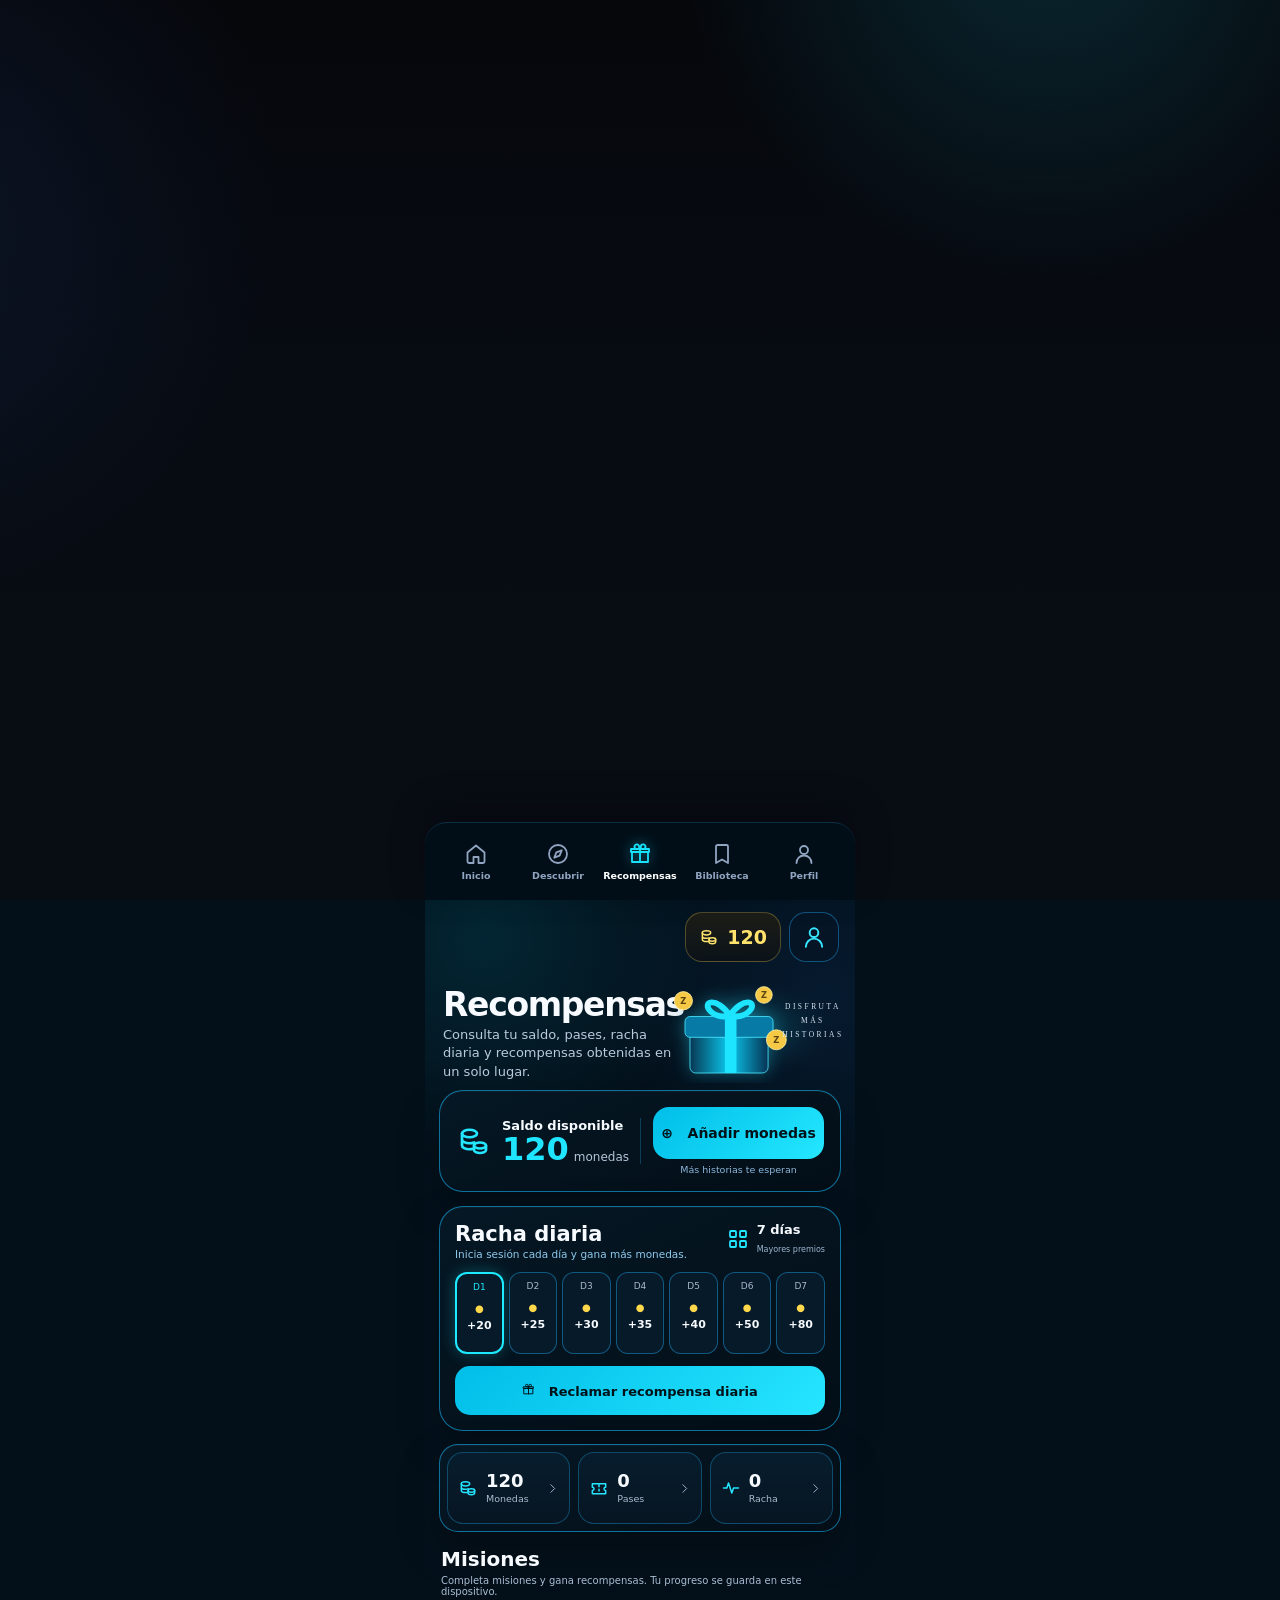
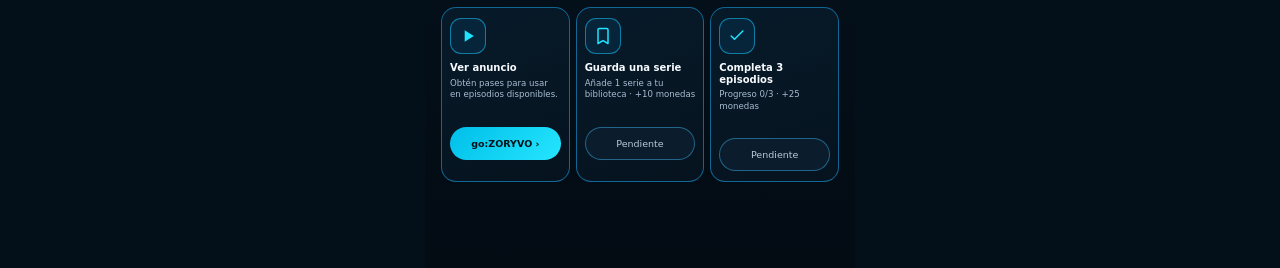
==== commit 69906b33: "Switch ZORYVO Rewards to compact V4.2.2 reference UI" ====
--- a/rewards.html
+++ b/rewards.html
@@ -7,27 +7,26 @@
 <meta name="color-scheme" content="dark">
 <meta name="description" content="Recompensas ZORYVO — saldo, pases, racha y anuncios.">
 <title>Recompensas · ZORYVO</title>
-<link rel="icon" type="image/svg+xml" href="assets/zoryvo-logo-exact.svg?v=421">
-<link rel="stylesheet" href="assets/app1.css?v=410">
-<link rel="stylesheet" href="assets/app2.css?v=410">
-<link rel="stylesheet" href="assets/app3.css?v=410">
-<link rel="stylesheet" href="assets/app4.css?v=410">
-<link rel="stylesheet" href="assets/restore1.css?v=410">
-<link rel="stylesheet" href="assets/restore2.css?v=410">
-<link rel="stylesheet" href="assets/portal.css?v=410">
-<link rel="stylesheet" href="assets/reference-ui.css?v=420">
-<style>.ref-logo{content:url('assets/zoryvo-logo-exact.svg?v=421')!important;mix-blend-mode:normal!important;background:transparent!important}</style>
+<link rel="stylesheet" href="assets/app1.css?v=422">
+<link rel="stylesheet" href="assets/app2.css?v=422">
+<link rel="stylesheet" href="assets/app3.css?v=422">
+<link rel="stylesheet" href="assets/app4.css?v=422">
+<link rel="stylesheet" href="assets/restore1.css?v=422">
+<link rel="stylesheet" href="assets/restore2.css?v=422">
+<link rel="stylesheet" href="assets/portal.css?v=422">
+<link rel="stylesheet" href="assets/mobile-ui-v422.css?v=422">
+<link rel="stylesheet" href="assets/mobile-ui-v422-assets.css?v=422">
 </head>
 <body>
-<script src="runtime/shell1.js?v=410"></script>
-<script src="runtime/shell2.js?v=410"></script>
-<script src="runtime/shell3.direct.js?v=410"></script>
-<script>(function(){var p='assets/zoryvo-logo-exact.svg?v=421';document.querySelectorAll('[data-zoryvo-logo]').forEach(function(img){img.onerror=null;img.src=p;img.style.background='transparent';img.style.mixBlendMode='normal'})})();</script>
-<script src="assets/app1.js?v=410"></script>
-<script src="assets/app2.js?v=410"></script>
-<script src="assets/app3.js?v=410"></script>
-<script src="assets/app4.js?v=410"></script>
-<script src="assets/portal.js?v=410"></script>
-<script src="assets/reference-ui.js?v=420"></script>
+<script src="runtime/shell1.js?v=422"></script>
+<script src="runtime/shell2.js?v=422"></script>
+<script src="runtime/shell3.direct.js?v=422"></script>
+<script src="assets/app1.js?v=422"></script>
+<script src="assets/app2.js?v=422"></script>
+<script src="assets/app3.js?v=422"></script>
+<script src="assets/app4.js?v=422"></script>
+<script src="assets/portal.js?v=422"></script>
+<script src="assets/mobile-ui-v422.js?v=422"></script>
+<script src="assets/mobile-ui-v422-assets.js?v=422"></script>
 </body>
 </html>
--- a/assets/mobile-ui-v422.css
+++ b/assets/mobile-ui-v422.css
@@ -0,0 +1,31 @@
+/* ZORYVO Mobile Reference UI V4.2 — compact rewrite for AppCreator24 */
+html.zv42,html.zv42 body{margin:0!important;min-height:100%!important;background:#03101a!important;color:#f7fbff!important;overflow-x:hidden!important}
+html.zv42 body{font-family:Inter,ui-sans-serif,system-ui,-apple-system,BlinkMacSystemFont,"Segoe UI",sans-serif!important}
+html.zv42 .shell>.topbar,
+html.zv42 .shell>.main,
+html.zv42 .app>.bottom-nav{display:none!important}
+.zv42-app{--cyan:#12ddff;--cyan2:#00bee8;--bg:#03101a;--panel:#061724;--line:rgba(20,160,218,.68);--muted:#9db2c9;--gold:#ffe46f;position:relative;width:min(100%,430px);min-height:100vh;margin:0 auto;padding:0 14px 86px;background:radial-gradient(circle at 14% 4%,rgba(0,213,255,.11),transparent 22%),radial-gradient(circle at 93% 10%,rgba(34,126,255,.09),transparent 23%),linear-gradient(180deg,#03101a,#04111c 60%,#030b13)}
+.zv42-app *{box-sizing:border-box}.zv42-app a{-webkit-tap-highlight-color:transparent}.zv42-icon{width:1em;height:1em;fill:none;stroke:currentColor;stroke-width:1.8;stroke-linecap:round;stroke-linejoin:round}
+.zv42-header{height:72px;display:flex;align-items:center;justify-content:space-between;gap:10px;padding:2px 2px 0}.zv42-logo{display:block;width:174px;max-width:48vw;height:54px;object-fit:contain;object-position:left center;background:transparent!important;border:0!important}
+.zv42-head-actions{display:flex;align-items:center;gap:8px}.zv42-coins{height:50px;min-width:91px;padding:0 13px;display:flex;align-items:center;justify-content:center;gap:8px;border:1px solid rgba(255,222,100,.27);border-radius:17px;background:linear-gradient(180deg,rgba(31,31,23,.92),rgba(11,18,24,.96));color:#ffe36c}.zv42-coins .zv42-icon{width:20px;height:20px}.zv42-coins strong{font-size:19px;line-height:1}
+.zv42-profile{width:50px;height:50px;display:grid;place-items:center;border:1px solid rgba(29,154,225,.47);border-radius:17px;color:#37e7ff;background:#061525;text-decoration:none}.zv42-profile .zv42-icon{width:26px;height:26px}
+.zv42-panel{border:1px solid var(--line);background:linear-gradient(155deg,rgba(5,24,37,.985),rgba(3,14,23,.985));box-shadow:0 17px 42px rgba(0,0,0,.25),inset 0 1px rgba(255,255,255,.035)}
+.zv42-hero{position:relative;min-height:345px;margin-top:3px;padding:40px 18px 18px;border-radius:27px;overflow:hidden}.zv42-hero::after{content:"";position:absolute;inset:0;background:linear-gradient(90deg,rgba(3,15,25,.98) 0%,rgba(3,15,25,.96) 48%,rgba(3,15,25,.22) 72%,rgba(3,15,25,.04) 100%);pointer-events:none}
+.zv42-hero-art{position:absolute;inset:0 0 0 auto;width:48%;background-image:var(--hero-art);background-size:cover;background-position:center right;opacity:.98}.zv42-hero-copy{position:relative;z-index:2;width:66%}.zv42-kicker{display:inline-flex;max-width:100%;padding:7px 11px;border:1px solid rgba(0,217,255,.44);border-radius:999px;color:#70eeff;background:rgba(0,191,234,.065);font-size:9.5px;line-height:1.2;font-weight:900;letter-spacing:.12em;text-transform:uppercase}
+.zv42-hero h1{margin:18px 0 10px;font-size:31px;line-height:1.01;letter-spacing:-.04em}.zv42-hero-desc{margin:0;max-width:250px;color:#d7e1ed;font-size:15px;line-height:1.42}.zv42-meta{display:flex;align-items:center;gap:7px;flex-wrap:wrap;margin-top:14px;color:#bdcbdc;font-size:11.5px}.zv42-dot{width:3px;height:3px;border-radius:50%;background:#7e91aa}.zv42-rating{display:inline-flex;align-items:center;gap:5px;padding:4px 8px;border:1px solid rgba(52,235,171,.42);border-radius:999px;color:#5bf0b5;font-weight:850}.zv42-rating .zv42-icon{width:14px;height:14px;color:#ffe66b}
+.zv42-actions{display:flex;gap:9px;margin-top:18px}.zv42-btn{height:47px;padding:0 15px;border:1px solid rgba(255,255,255,.12);border-radius:15px;display:inline-flex;align-items:center;justify-content:center;gap:8px;font:800 14px/1 inherit;cursor:pointer;text-decoration:none;white-space:nowrap}.zv42-btn .zv42-icon{width:19px;height:19px}.zv42-btn.primary{min-width:132px;color:#00131a;background:linear-gradient(135deg,#00c2eb,#21e5ff);box-shadow:0 9px 24px rgba(0,216,255,.2)}.zv42-btn.secondary{min-width:125px;color:#fff;background:linear-gradient(180deg,#102237,#0a1725)}
+.zv42-dots{position:absolute;right:17px;bottom:12px;z-index:3;display:flex;gap:6px}.zv42-dots i{width:7px;height:7px;border-radius:50%;background:#29435c}.zv42-dots i.active{background:#15ddff;box-shadow:0 0 10px rgba(21,221,255,.8)}
+.zv42-wallet{margin-top:14px;padding:17px;border-radius:24px}.zv42-wallet-head{display:flex;align-items:center;justify-content:space-between;gap:12px}.zv42-eyebrow{color:#32ddf8;font-size:9.5px;letter-spacing:.15em;font-weight:900}.zv42-wallet h2{margin:4px 0 1px;font-size:22px;letter-spacing:-.03em}.zv42-wallet p{margin:0;color:#9bb2ca;font-size:12px}.zv42-wallet-open{width:48px;height:48px;display:grid;place-items:center;border:0;border-radius:15px;color:#00141b;background:linear-gradient(135deg,#00bee8,#24e5ff);text-decoration:none}.zv42-wallet-open .zv42-icon{width:25px;height:25px}
+.zv42-stats{display:grid;grid-template-columns:repeat(3,1fr);gap:8px;margin-top:14px}.zv42-stat{height:72px;padding:9px 10px;display:flex;align-items:center;gap:8px;border:1px solid rgba(25,133,188,.46);border-radius:16px;background:linear-gradient(180deg,#071d2d,#071522)}.zv42-stat .zv42-icon{width:20px;height:20px;color:#25e5ff;flex:none}.zv42-stat b{display:block;font-size:18px;line-height:1}.zv42-stat span{display:block;margin-top:3px;color:#aabbd0;font-size:9.5px}.zv42-stat .chev{margin-left:auto;width:13px!important;height:13px!important;color:#9ab8d3!important}
+.zv42-section{margin-top:18px}.zv42-section-head{display:flex;align-items:center;justify-content:space-between;gap:8px;margin:0 4px 10px}.zv42-section-head h2{margin:0;font-size:17px;letter-spacing:-.02em}.zv42-seeall{color:#b4c4d7;text-decoration:none;font-size:11px}
+.zv42-genres{display:flex;gap:8px;overflow-x:auto;scrollbar-width:none;padding:0 2px 2px}.zv42-genres::-webkit-scrollbar{display:none}.zv42-chip{flex:0 0 auto;min-width:78px;height:39px;padding:0 14px;border:1px solid rgba(31,135,195,.56);border-radius:999px;display:grid;place-items:center;color:#c4d1e2;background:#061421;text-decoration:none;font-size:11.5px}.zv42-chip.active{color:#001118;background:linear-gradient(135deg,#00c2e9,#25e3ff);border-color:transparent;font-weight:900}
+.zv42-originals{display:grid;grid-template-columns:repeat(3,1fr);gap:7px}.zv42-card{position:relative;aspect-ratio:1.58/1;border:1px solid rgba(20,119,169,.45);border-radius:10px;overflow:hidden;background:#081724}.zv42-card img{width:100%;height:100%;object-fit:cover;display:block}
+.zv42-bottom{position:fixed;left:50%;bottom:0;transform:translateX(-50%);z-index:90;width:min(100%,430px);height:78px;padding:7px 10px max(7px,env(safe-area-inset-bottom));display:grid;grid-template-columns:repeat(5,1fr);border-top:1px solid rgba(28,119,164,.32);border-radius:22px 22px 0 0;background:rgba(2,15,25,.975);backdrop-filter:blur(20px);box-shadow:0 -12px 36px rgba(0,0,0,.27)}
+.zv42-nav{display:flex;flex-direction:column;align-items:center;justify-content:center;gap:4px;color:#91a5c1;text-decoration:none;font-size:9.5px;font-weight:700;min-width:0}.zv42-nav .zv42-icon{width:24px;height:24px}.zv42-nav.active{color:#fff}.zv42-nav.active .zv42-icon{color:#19e4ff;filter:drop-shadow(0 0 7px rgba(25,228,255,.45))}
+.zv42-reward-head{position:relative;min-height:110px;padding:12px 4px 0}.zv42-reward-head h1{margin:4px 0 5px;font-size:33px;line-height:1;letter-spacing:-.04em}.zv42-reward-head p{width:62%;margin:0;color:#bacadd;font-size:13px;line-height:1.42}.zv42-gift{position:absolute;right:0;top:3px;width:47%;height:108px;background-image:var(--gift-art);background-size:cover;background-position:center;border-radius:8px}
+.zv42-balance{display:grid;grid-template-columns:.95fr 1.18fr;gap:12px;align-items:center;margin-top:8px;padding:16px;border-radius:24px}.zv42-balance-left{display:flex;align-items:center;gap:10px;padding-right:11px;border-right:1px solid rgba(27,142,194,.36)}.zv42-balance-left>.zv42-icon{width:36px;height:36px;color:#24e6ff;flex:none}.zv42-balance-label{display:block;font-size:13px;font-weight:800}.zv42-balance-num{display:flex;align-items:flex-end;gap:5px;margin-top:2px}.zv42-balance-num b{font-size:32px;line-height:.9;color:#20e5ff}.zv42-balance-num span{font-size:12px;color:#b4c5d8}.zv42-add{width:100%;height:52px;border:0;border-radius:16px;background:linear-gradient(135deg,#00bee8,#25e7ff);font-size:14px;font-weight:900;color:#001219}.zv42-add-note{text-align:center;color:#8cb6da;margin-top:5px;font-size:9.5px}
+.zv42-streak{margin-top:14px;padding:15px;border-radius:24px}.zv42-streak-head{display:flex;align-items:flex-start;justify-content:space-between;gap:8px}.zv42-streak-head h2{margin:0;font-size:21px}.zv42-streak-head p{margin:2px 0 0;color:#8fc9ed;font-size:10.5px}.zv42-streak-mark{display:flex;align-items:center;gap:7px}.zv42-streak-mark .zv42-icon{width:24px;height:24px;color:#23e6ff}.zv42-streak-mark b{display:block;font-size:13px}.zv42-streak-mark span{color:#9db6cf;font-size:8px}
+.zv42-days{display:grid;grid-template-columns:repeat(7,1fr);gap:5px;margin-top:12px}.zv42-day{position:relative;height:82px;padding:8px 2px;border:1px solid rgba(25,142,204,.55);border-radius:12px;text-align:center;background:#071a29}.zv42-day span{display:block;color:#aabbd0;font-size:9px}.zv42-day b{display:block;margin-top:27px;font-size:11px}.zv42-day::before{content:"●";position:absolute;top:29px;left:0;right:0;color:#ffd84b;font-size:10px}.zv42-day.today{border:2px solid #1deaff;box-shadow:0 0 15px rgba(29,234,255,.26)}.zv42-day.today span{color:#1deaff}
+.zv42-claim{width:100%;height:49px;margin-top:12px;border:0;border-radius:15px;color:#001219;background:linear-gradient(135deg,#00bee8,#26e5ff);font-size:13px;font-weight:900}.zv42-claim:disabled{opacity:.55}
+.zv42-reward-stats{margin-top:13px;padding:7px;border-radius:19px}.zv42-missions{margin-top:15px;padding:0 2px}.zv42-missions h2{margin:0;font-size:20px}.zv42-missions>p{margin:4px 0 10px;color:#a9bdd3;font-size:10px}.zv42-mission-grid{display:grid;grid-template-columns:repeat(3,1fr);gap:6px}.zv42-mission{min-height:154px;padding:10px 8px;border:1px solid rgba(24,145,207,.66);border-radius:15px;background:linear-gradient(160deg,#071a29,#06131f)}.zv42-mission-icon{width:36px;height:36px;display:grid;place-items:center;border:1px solid rgba(17,185,238,.6);border-radius:11px;background:#06253a;color:#1ee4ff}.zv42-mission-icon .zv42-icon{width:20px;height:20px}.zv42-mission h3{margin:8px 0 4px;font-size:10px;line-height:1.15}.zv42-mission p{min-height:42px;margin:0;color:#a9bdd3;font-size:8.6px;line-height:1.35}.zv42-mission-action{width:100%;height:33px;margin-top:7px;border:1px solid rgba(51,160,213,.56);border-radius:999px;display:grid;place-items:center;text-decoration:none;color:#b9c9dc;background:#0b1c2c;font-size:9.5px}.zv42-mission-action.primary{border:0;color:#001219;background:linear-gradient(135deg,#00bee8,#25e6ff);font-weight:900}
+@media(max-width:370px){.zv42-app{padding-left:11px;padding-right:11px}.zv42-logo{width:155px}.zv42-hero{min-height:330px;padding-left:15px}.zv42-hero h1{font-size:28px}.zv42-btn{padding:0 12px;font-size:13px}.zv42-btn.primary{min-width:122px}.zv42-btn.secondary{min-width:116px}.zv42-wallet h2{font-size:20px}.zv42-stat{padding:8px 7px}.zv42-stat b{font-size:16px}.zv42-reward-head h1{font-size:30px}.zv42-balance{padding:13px}.zv42-balance-num b{font-size:28px}.zv42-days{gap:4px}.zv42-day{height:78px}}
--- a/assets/mobile-ui-v422-assets.css
+++ b/assets/mobile-ui-v422-assets.css
@@ -0,0 +1 @@
+.zv42-logo{background-repeat:no-repeat!important;background-position:left center!important;background-size:contain!important;color:transparent!important;font-size:0!important}.zv42-logo.logo-fallback{display:flex!important;align-items:center!important;color:#56eaff!important;font-size:18px!important;font-weight:1000!important;letter-spacing:.08em;text-shadow:0 0 14px rgba(39,216,255,.45)}.zv42-hero-art,.zv42-gift{background-image:none!important}.zv42-hero-art svg,.zv42-gift svg,.zv42-card svg{display:block;width:100%;height:100%}.zv42-card{padding:0;border-width:1px;cursor:pointer}.zv42-card svg{position:absolute;inset:0}.zv42-card::after{content:'ZORYVO ORIGINAL';position:absolute;left:6px;top:6px;padding:3px 5px;border:1px solid rgba(19,221,255,.58);border-radius:999px;background:rgba(2,18,29,.82);color:#46e8ff;font:800 6.5px/1 system-ui;letter-spacing:.05em}.zv42-art-glow{filter:drop-shadow(0 0 10px rgba(33,222,255,.35))}
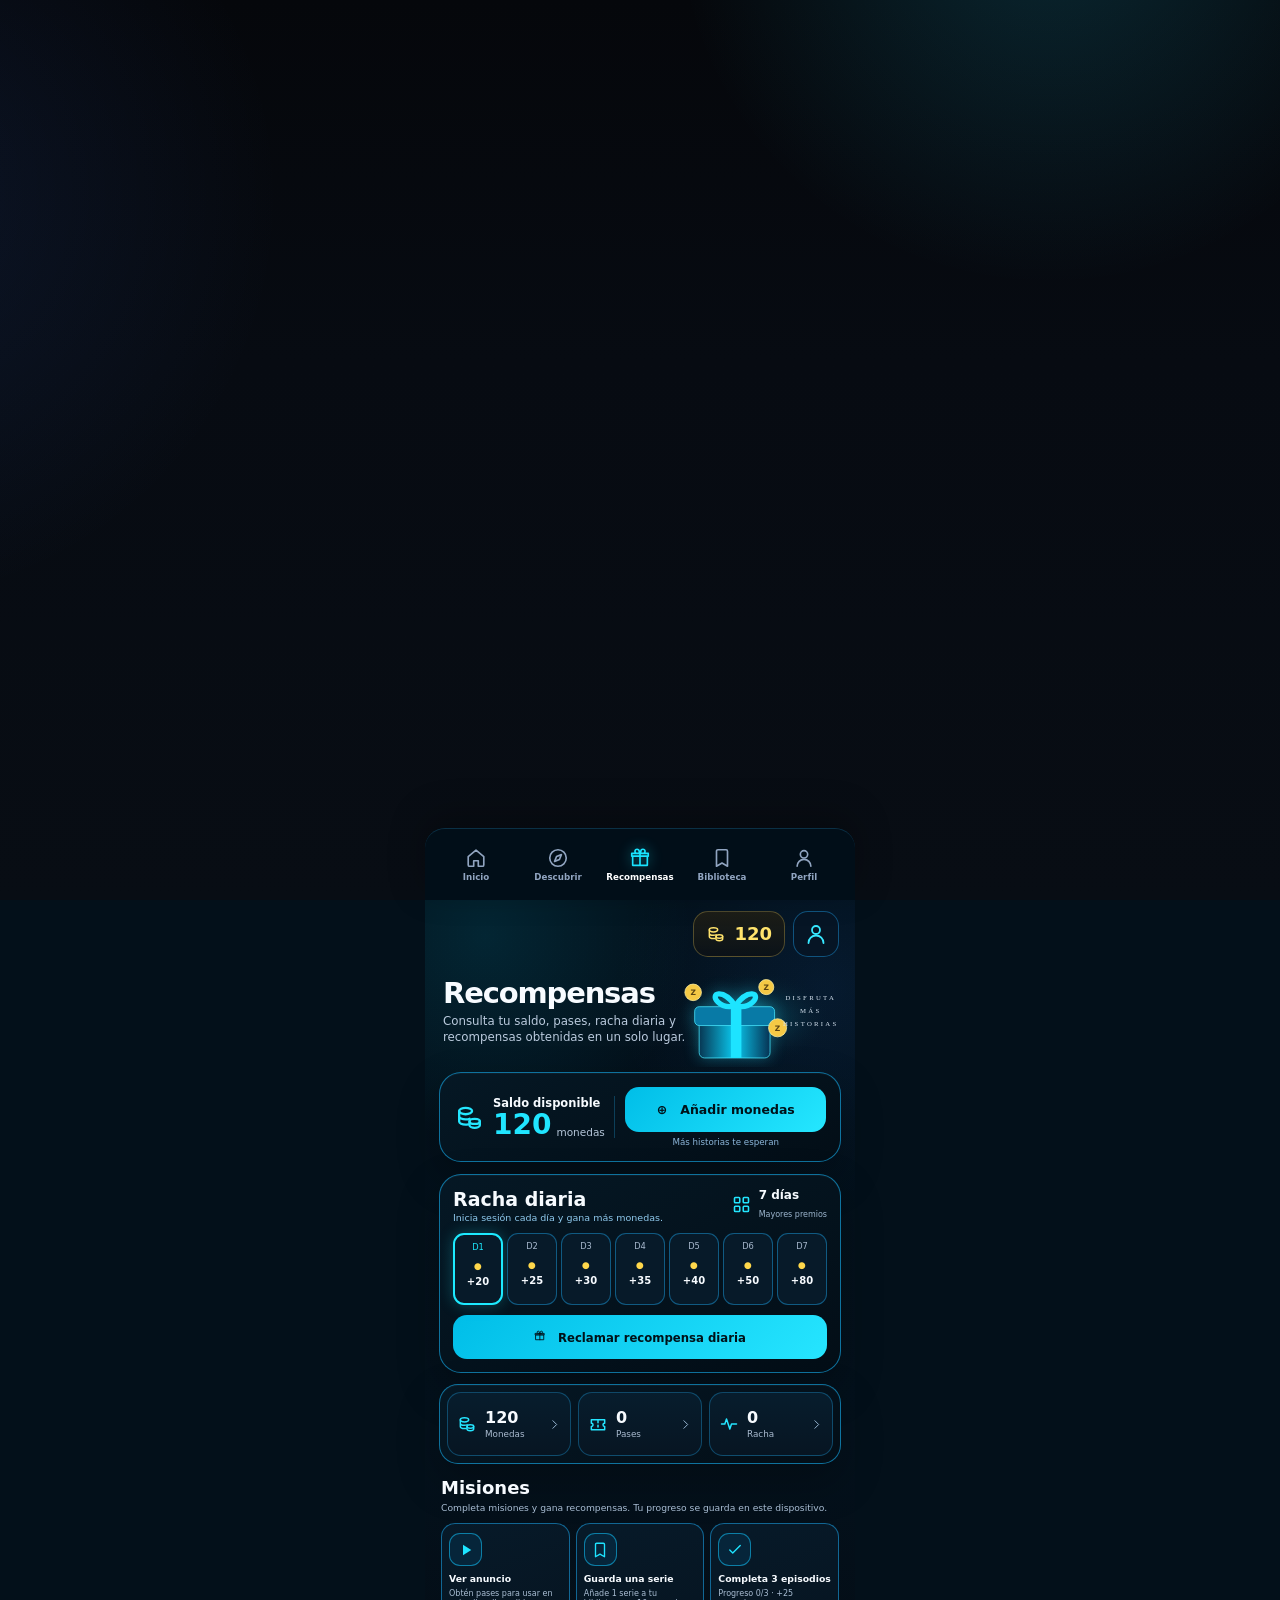
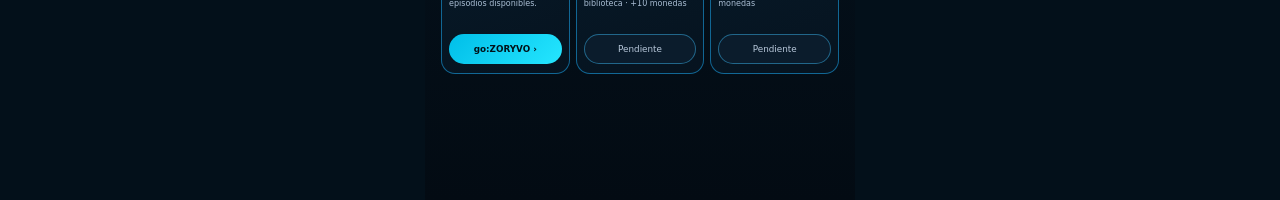
==== commit ea319f27: "Finalize compact Rewards scale and cache isolation" ====
--- a/rewards.html
+++ b/rewards.html
@@ -7,26 +7,27 @@
 <meta name="color-scheme" content="dark">
 <meta name="description" content="Recompensas ZORYVO — saldo, pases, racha y anuncios.">
 <title>Recompensas · ZORYVO</title>
-<link rel="stylesheet" href="assets/app1.css?v=422">
-<link rel="stylesheet" href="assets/app2.css?v=422">
-<link rel="stylesheet" href="assets/app3.css?v=422">
-<link rel="stylesheet" href="assets/app4.css?v=422">
-<link rel="stylesheet" href="assets/restore1.css?v=422">
-<link rel="stylesheet" href="assets/restore2.css?v=422">
-<link rel="stylesheet" href="assets/portal.css?v=422">
-<link rel="stylesheet" href="assets/mobile-ui-v422.css?v=422">
-<link rel="stylesheet" href="assets/mobile-ui-v422-assets.css?v=422">
+<link rel="stylesheet" href="assets/app1.css?v=423">
+<link rel="stylesheet" href="assets/app2.css?v=423">
+<link rel="stylesheet" href="assets/app3.css?v=423">
+<link rel="stylesheet" href="assets/app4.css?v=423">
+<link rel="stylesheet" href="assets/restore1.css?v=423">
+<link rel="stylesheet" href="assets/restore2.css?v=423">
+<link rel="stylesheet" href="assets/portal.css?v=423">
+<link rel="stylesheet" href="assets/mobile-ui-v422.css?v=423">
+<link rel="stylesheet" href="assets/mobile-ui-v422-assets.css?v=423">
+<link rel="stylesheet" href="assets/mobile-ui-v422-tune.css?v=423">
 </head>
 <body>
-<script src="runtime/shell1.js?v=422"></script>
-<script src="runtime/shell2.js?v=422"></script>
-<script src="runtime/shell3.direct.js?v=422"></script>
-<script src="assets/app1.js?v=422"></script>
-<script src="assets/app2.js?v=422"></script>
-<script src="assets/app3.js?v=422"></script>
-<script src="assets/app4.js?v=422"></script>
-<script src="assets/portal.js?v=422"></script>
-<script src="assets/mobile-ui-v422.js?v=422"></script>
-<script src="assets/mobile-ui-v422-assets.js?v=422"></script>
+<script src="runtime/shell1.js?v=423"></script>
+<script src="runtime/shell2.js?v=423"></script>
+<script src="runtime/shell3.direct.js?v=423"></script>
+<script src="assets/app1.js?v=423"></script>
+<script src="assets/app2.js?v=423"></script>
+<script src="assets/app3.js?v=423"></script>
+<script src="assets/app4.js?v=423"></script>
+<script src="assets/portal.js?v=423"></script>
+<script src="assets/mobile-ui-v422.js?v=423"></script>
+<script src="assets/mobile-ui-v422-assets.js?v=423"></script>
 </body>
 </html>
--- a/assets/mobile-ui-v422-tune.css
+++ b/assets/mobile-ui-v422-tune.css
@@ -0,0 +1,6 @@
+/* Final density pass: match supplied mobile references more closely */
+.zv42-header{height:66px}.zv42-logo{width:164px;max-width:47vw;height:48px}.zv42-coins{height:46px;min-width:86px;padding:0 12px;border-radius:15px}.zv42-coins strong{font-size:18px}.zv42-profile{width:46px;height:46px;border-radius:15px}.zv42-profile .zv42-icon{width:24px;height:24px}
+.zv42-hero{min-height:316px;padding:31px 16px 15px;border-radius:24px}.zv42-hero-art{width:46%}.zv42-hero-copy{width:74%}.zv42-kicker{padding:6px 10px;font-size:8.7px;letter-spacing:.105em}.zv42-hero h1{margin:15px 0 8px;font-size:clamp(24px,6.8vw,28px);white-space:nowrap;line-height:1}.zv42-hero-desc{max-width:230px;font-size:13.3px;line-height:1.38}.zv42-meta{gap:6px;margin-top:12px;font-size:10.4px}.zv42-rating{padding:3px 7px}.zv42-actions{width:260px;max-width:calc(100vw - 58px);gap:8px;margin-top:15px}.zv42-btn{height:43px;padding:0 12px;border-radius:14px;font-size:12.4px;gap:7px}.zv42-btn.primary{min-width:116px}.zv42-btn.secondary{min-width:116px}.zv42-btn .zv42-icon{width:17px;height:17px}.zv42-dots{right:14px;bottom:10px}.zv42-dots i{width:6px;height:6px}
+.zv42-wallet{margin-top:12px;padding:15px;border-radius:22px}.zv42-wallet h2{font-size:20px}.zv42-wallet p{font-size:11px}.zv42-wallet-open{width:44px;height:44px;border-radius:14px}.zv42-stats{gap:7px;margin-top:12px}.zv42-stat{height:64px;padding:8px 9px;border-radius:14px}.zv42-stat b{font-size:16px}.zv42-stat span{font-size:8.8px}.zv42-section{margin-top:15px}.zv42-section-head{margin-bottom:8px}.zv42-section-head h2{font-size:16px}.zv42-chip{height:36px;min-width:73px;padding:0 12px;font-size:10.8px}.zv42-originals{gap:6px}.zv42-bottom{height:72px;padding-top:5px;padding-bottom:max(5px,env(safe-area-inset-bottom));border-radius:20px 20px 0 0}.zv42-nav{gap:3px;font-size:8.7px}.zv42-nav .zv42-icon{width:22px;height:22px}
+.zv42-reward-head{min-height:100px;padding-top:9px}.zv42-reward-head h1{font-size:29px}.zv42-reward-head p{font-size:11.8px;line-height:1.36}.zv42-gift{height:98px;width:45%}.zv42-balance{gap:10px;margin-top:6px;padding:14px;border-radius:22px}.zv42-balance-left{gap:8px;padding-right:9px}.zv42-balance-left>.zv42-icon{width:31px;height:31px}.zv42-balance-label{font-size:11.5px}.zv42-balance-num b{font-size:28px}.zv42-balance-num span{font-size:10.5px}.zv42-add{height:45px;border-radius:14px;font-size:12.5px}.zv42-add-note{font-size:8.7px}.zv42-streak{margin-top:12px;padding:13px;border-radius:22px}.zv42-streak-head h2{font-size:19px}.zv42-streak-head p{font-size:9.5px}.zv42-streak-mark .zv42-icon{width:21px;height:21px}.zv42-streak-mark b{font-size:12px}.zv42-days{gap:4px;margin-top:10px}.zv42-day{height:72px;border-radius:11px;padding-top:7px}.zv42-day span{font-size:8.3px}.zv42-day::before{top:26px;font-size:9px}.zv42-day b{margin-top:24px;font-size:10px}.zv42-claim{height:44px;margin-top:10px;border-radius:14px;font-size:11.7px}.zv42-reward-stats{margin-top:11px}.zv42-missions{margin-top:13px}.zv42-missions h2{font-size:18px}.zv42-missions>p{font-size:9.2px}.zv42-mission{min-height:142px;padding:9px 7px;border-radius:14px}.zv42-mission-icon{width:33px;height:33px}.zv42-mission-icon .zv42-icon{width:18px;height:18px}.zv42-mission h3{font-size:9.3px}.zv42-mission p{min-height:38px;font-size:8px}.zv42-mission-action{height:30px;font-size:8.8px}
+@media(max-width:345px){.zv42-logo{width:142px}.zv42-hero h1{font-size:23px}.zv42-actions{width:238px}.zv42-btn{font-size:11.5px;padding:0 10px}.zv42-btn.primary,.zv42-btn.secondary{min-width:108px}.zv42-reward-head h1{font-size:27px}}
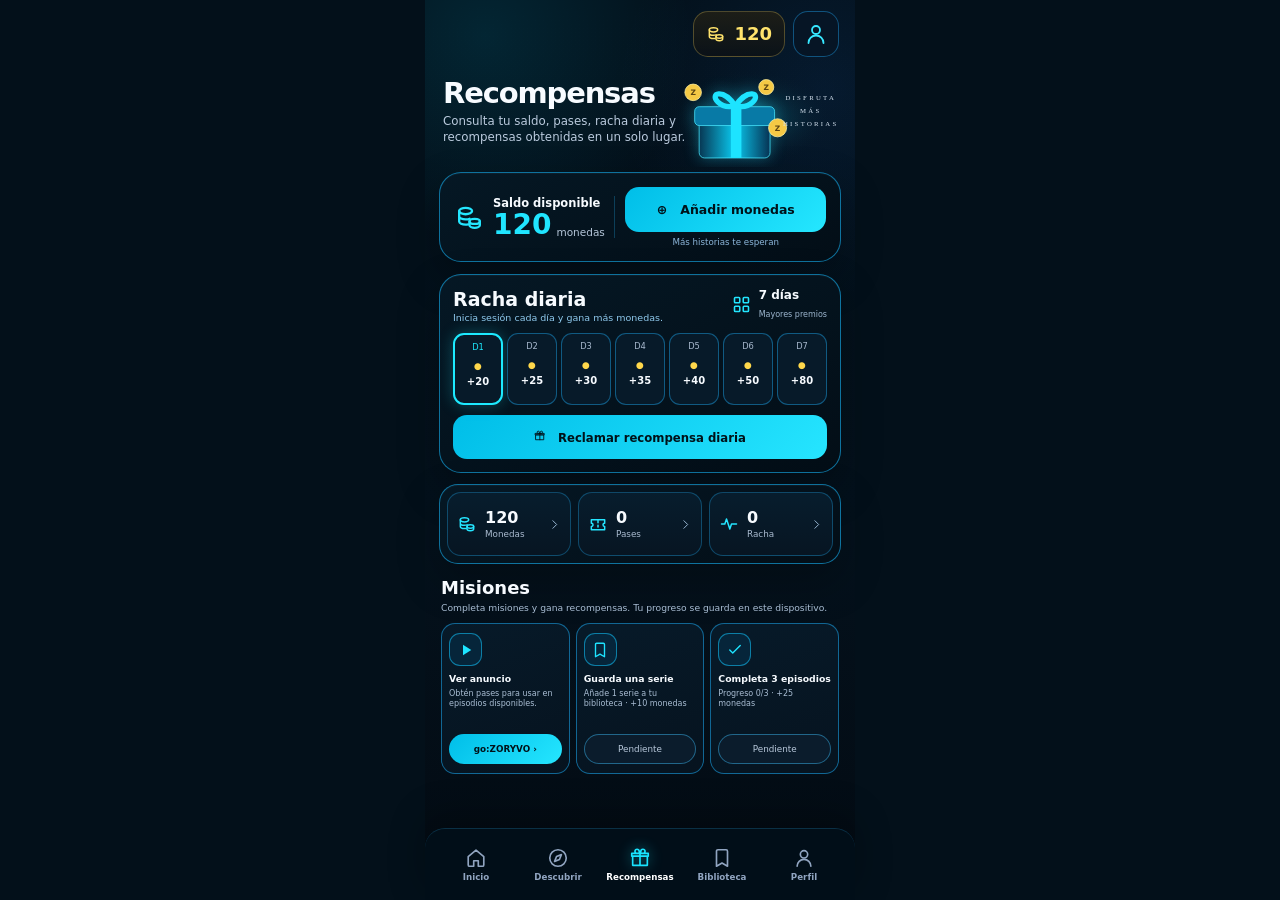
==== commit 25f3d91b: "Load only requested V4.2.4 fixes on Rewards" ====
--- a/rewards.html
+++ b/rewards.html
@@ -17,6 +17,7 @@
 <link rel="stylesheet" href="assets/mobile-ui-v422.css?v=423">
 <link rel="stylesheet" href="assets/mobile-ui-v422-assets.css?v=423">
 <link rel="stylesheet" href="assets/mobile-ui-v422-tune.css?v=423">
+<link rel="stylesheet" href="assets/targeted-v424.css?v=424">
 </head>
 <body>
 <script src="runtime/shell1.js?v=423"></script>
@@ -29,5 +30,6 @@
 <script src="assets/portal.js?v=423"></script>
 <script src="assets/mobile-ui-v422.js?v=423"></script>
 <script src="assets/mobile-ui-v422-assets.js?v=423"></script>
+<script src="assets/targeted-v424.js?v=424"></script>
 </body>
 </html>
--- a/assets/targeted-v424.css
+++ b/assets/targeted-v424.css
@@ -0,0 +1,102 @@
+/* ZORYVO V4.2.4 — SOLO los tres ajustes solicitados */
+
+/* 1) RECOMPENSAS: elimina únicamente la huella vertical del shell oculto. */
+html.zv42[data-zoryvo-page="rewards"] #app,
+html.zv42[data-zoryvo-page="rewards"] #app > .shell{
+  min-height:0!important;
+  height:0!important;
+  margin:0!important;
+  padding:0!important;
+}
+
+/* 2) LOGO: sin caja/fondo; el PNG exacto lo inyecta targeted-v424.js. */
+.zv42-logo,
+.header-logo-wrap{
+  background-color:transparent!important;
+  border:0!important;
+  box-shadow:none!important;
+  background-repeat:no-repeat!important;
+  background-position:left center!important;
+  background-size:contain!important;
+}
+.header-logo-wrap > .header-brand-logo[data-zoryvo-logo]{
+  border:0!important;
+  background:transparent!important;
+  box-shadow:none!important;
+  object-fit:contain!important;
+  object-position:left center!important;
+}
+
+/* 3) DESCUBRIR: solo compacta y refina el bloque de búsqueda/filtros. */
+#view-discover .discover-panel{
+  padding:14px!important;
+  border-radius:22px!important;
+  gap:10px!important;
+}
+#view-discover .searchbox{
+  min-height:58px!important;
+  height:58px!important;
+  padding:0 14px!important;
+  border-radius:18px!important;
+  box-shadow:0 8px 24px rgba(0,0,0,.18),inset 0 1px rgba(255,255,255,.025)!important;
+}
+#view-discover .searchbox .search-leading{
+  width:24px!important;
+  height:24px!important;
+  margin-right:10px!important;
+}
+#view-discover .searchbox input{
+  min-height:0!important;
+  height:56px!important;
+  padding:0!important;
+  font-size:16px!important;
+  line-height:1.2!important;
+}
+#view-discover .searchbox input::placeholder{font-size:16px!important;}
+#view-discover .search-clear{
+  width:36px!important;
+  min-width:36px!important;
+  height:36px!important;
+  border-radius:12px!important;
+}
+#view-discover .search-tools{
+  margin-top:10px!important;
+  gap:10px!important;
+  align-items:center!important;
+}
+#view-discover .result-indicator{
+  gap:7px!important;
+  font-size:13px!important;
+}
+#view-discover .result-indicator .ui-icon{
+  width:18px!important;
+  height:18px!important;
+}
+#view-discover .sort-control{
+  min-height:42px!important;
+  height:42px!important;
+  padding:0 12px!important;
+  gap:7px!important;
+  border-radius:14px!important;
+  font-size:12px!important;
+}
+#view-discover .sort-select{font-size:14px!important;}
+#view-discover .discover-chips{
+  margin-top:10px!important;
+  gap:8px!important;
+}
+#view-discover .discover-chips .chip{
+  min-height:42px!important;
+  height:42px!important;
+  padding:0 18px!important;
+  font-size:14px!important;
+}
+
+@media(max-width:520px){
+  #view-discover .discover-panel{padding:12px!important;border-radius:19px!important;}
+  #view-discover .searchbox{min-height:54px!important;height:54px!important;padding:0 12px!important;border-radius:16px!important;}
+  #view-discover .searchbox input{height:52px!important;font-size:15px!important;}
+  #view-discover .searchbox input::placeholder{font-size:15px!important;}
+  #view-discover .sort-control{min-height:40px!important;height:40px!important;}
+  #view-discover .discover-chips .chip{min-height:40px!important;height:40px!important;padding:0 15px!important;font-size:13px!important;}
+}
